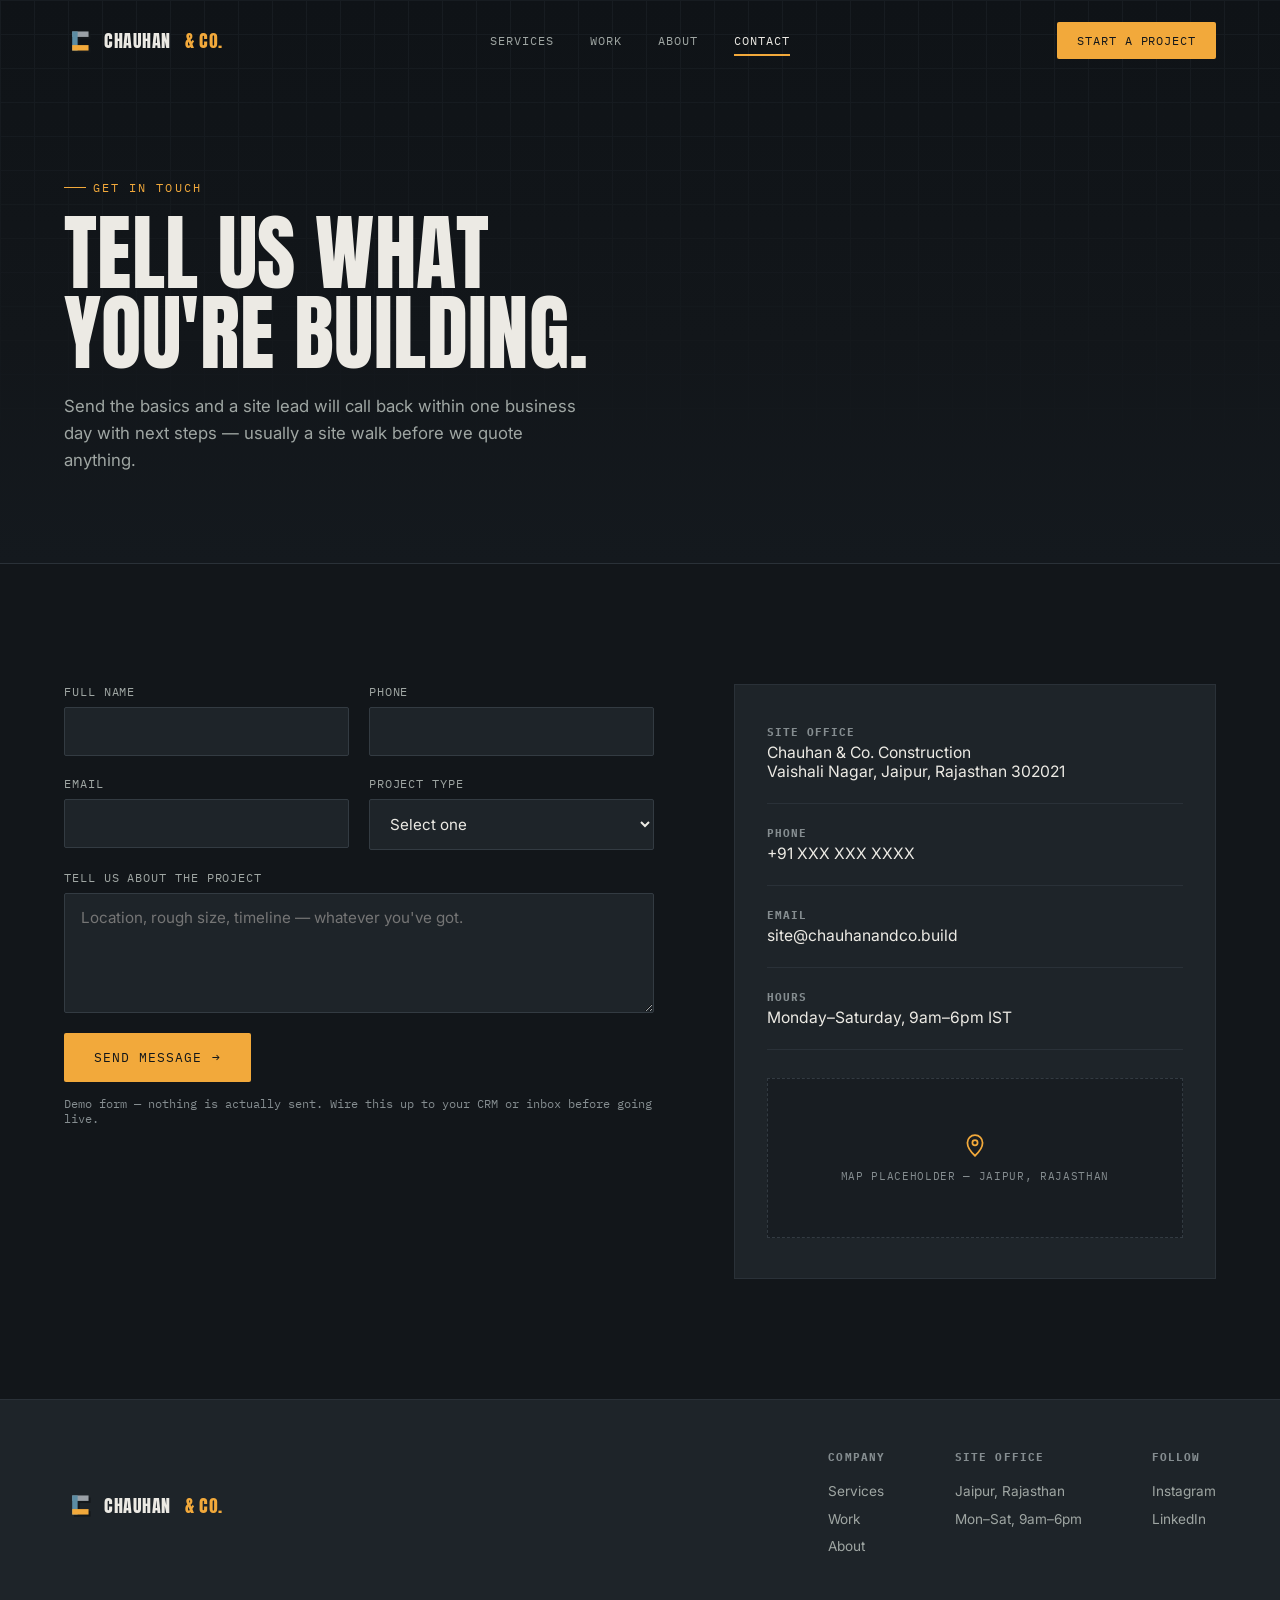
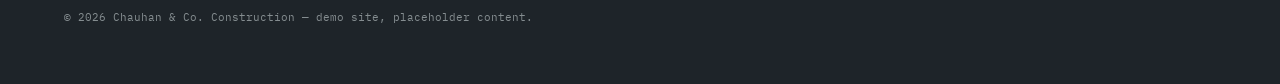
==== contact.html @ a525cde0 "Initial commit" ====
<!DOCTYPE html>
<html lang="en">
<head>
<meta charset="UTF-8">
<meta name="viewport" content="width=device-width, initial-scale=1.0">
<title>Contact — Chauhan &amp; Co.</title>
<meta name="description" content="Start a project with Chauhan & Co. — get in touch about residential, commercial, renovation or design-build work in Jaipur.">
<meta name="theme-color" content="#12161A">
<meta name="robots" content="index, follow">
<meta property="og:type" content="website">
<meta property="og:title" content="Contact — Chauhan & Co.">
<meta property="og:description" content="Get in touch about your next residential, commercial, renovation or design-build project.">
<link rel="icon" href="data:image/svg+xml,%3Csvg xmlns='http://www.w3.org/2000/svg' viewBox='0 0 44 44'%3E%3Crect width='44' height='44' fill='%2312161A'/%3E%3Crect x='17' y='13' width='24' height='8' fill='%2314181C'/%3E%3Crect x='17' y='13' width='8' height='28' fill='%2314181C'/%3E%3Crect x='17' y='33' width='24' height='8' fill='%2314181C'/%3E%3Crect x='14' y='10' width='24' height='8' fill='%239AA0A6'/%3E%3Crect x='14' y='10' width='8' height='28' fill='%235C8CA3'/%3E%3Crect x='14' y='30' width='24' height='8' fill='%23F2A93B'/%3E%3C/svg%3E">
<link rel="preconnect" href="https://fonts.googleapis.com">
<link rel="preconnect" href="https://fonts.gstatic.com" crossorigin>
<link href="https://fonts.googleapis.com/css2?family=Anton&family=IBM+Plex+Mono:wght@400;500;600&family=Inter:wght@400;500;600;700;800&display=swap" rel="stylesheet">
<link rel="stylesheet" href="style.css">
</head>
<body>

<a class="skip-link" href="#main">Skip to content</a>

<header class="nav" id="siteNav">
  <a href="index.html" class="logo" aria-label="Chauhan &amp; Co. — home">
    <svg class="logo-mark" viewBox="0 0 44 44" aria-hidden="true">
      <rect x="15" y="11" width="24" height="8" fill="#14181C"/>
      <rect x="15" y="11" width="8" height="28" fill="#14181C"/>
      <rect x="15" y="31" width="24" height="8" fill="#14181C"/>
      <rect x="12" y="8" width="24" height="8" fill="#9AA0A6"/>
      <rect x="12" y="8" width="8" height="28" fill="#5C8CA3"/>
      <rect x="12" y="28" width="24" height="8" fill="#F2A93B"/>
    </svg>
    CHAUHAN<span>&nbsp;&amp; CO.</span>
  </a>
  <nav class="links" aria-label="Primary">
    <a href="index.html#services">Services</a>
    <a href="projects.html">Work</a>
    <a href="about.html">About</a>
    <a href="contact.html" class="current">Contact</a>
  </nav>
  <div class="nav-right">
    <a href="contact.html" class="nav-cta">Start a project</a>
    <button class="nav-burger" id="navBurger" type="button" aria-expanded="false" aria-controls="mobileMenu" aria-label="Open menu">
      <span></span><span></span><span></span>
    </button>
  </div>
</header>

<div class="mobile-menu" id="mobileMenu">
  <a href="index.html#services">Services</a>
  <a href="projects.html">Work</a>
  <a href="about.html">About</a>
  <a href="contact.html" class="current">Contact</a>
  <a href="contact.html" class="btn-primary">Start a project</a>
</div>

<main id="main">

<section class="page-banner">
  <div class="grid-bg" aria-hidden="true"></div>
  <div class="wrap">
    <div class="eyebrow">Get in touch</div>
    <h1>Tell us what<br>you're building.</h1>
    <p>Send the basics and a site lead will call back within one business day with next steps — usually a site walk before we quote anything.</p>
  </div>
</section>

<section>
  <div class="wrap contact-grid">

    <div>
      <form class="contact-form" id="contactForm" novalidate>
        <div class="field-group" style="display:contents;">
          <div class="form-row">
            <div class="field">
              <label for="fName">Full name</label>
              <input type="text" id="fName" name="name" required autocomplete="name">
            </div>
            <div class="field">
              <label for="fPhone">Phone</label>
              <input type="tel" id="fPhone" name="phone" required autocomplete="tel">
            </div>
          </div>
          <div class="form-row">
            <div class="field">
              <label for="fEmail">Email</label>
              <input type="email" id="fEmail" name="email" required autocomplete="email">
            </div>
            <div class="field">
              <label for="fType">Project type</label>
              <select id="fType" name="project_type" required>
                <option value="">Select one</option>
                <option>Residential</option>
                <option>Commercial</option>
                <option>Renovation</option>
                <option>Design-Build</option>
                <option>Not sure yet</option>
              </select>
            </div>
          </div>
          <div class="field">
            <label for="fMessage">Tell us about the project</label>
            <textarea id="fMessage" name="message" required placeholder="Location, rough size, timeline — whatever you've got."></textarea>
          </div>
          <div>
            <button type="submit" class="btn-primary">Send message <span aria-hidden="true">→</span></button>
            <p class="form-note" style="margin-top:14px;">Demo form — nothing is actually sent. Wire this up to your CRM or inbox before going live.</p>
          </div>
        </div>
      </form>

      <div class="form-success" id="formSuccess" role="status">
        <strong style="font-family:'Anton',sans-serif; text-transform:uppercase; font-size:1.3rem; display:block; margin-bottom:10px;">Thanks, <span id="successName">there</span> — got it.</strong>
        A site lead will call within one business day. In the meantime, feel free to browse <a href="projects.html" style="color:var(--amber); text-decoration:underline;">recent work</a>.
      </div>
    </div>

    <div>
      <div class="info-card">
        <div class="info-row">
          <h4>Site office</h4>
          <p>Chauhan &amp; Co. Construction<br>Vaishali Nagar, Jaipur, Rajasthan 302021</p>
        </div>
        <div class="info-row">
          <h4>Phone</h4>
          <a href="tel:+91XXXXXXXXXX">+91 XXX XXX XXXX</a>
        </div>
        <div class="info-row">
          <h4>Email</h4>
          <a href="mailto:site@chauhanandco.build">site@chauhanandco.build</a>
        </div>
        <div class="info-row">
          <h4>Hours</h4>
          <p>Monday–Saturday, 9am–6pm IST</p>
        </div>
        <div class="map-mark" aria-hidden="true">
          <svg viewBox="0 0 24 24" fill="none" stroke="#F2A93B" stroke-width="1.6"><path d="M12 21s7-6.5 7-12a7 7 0 0 0-14 0c0 5.5 7 12 7 12z"/><circle cx="12" cy="9" r="2.4"/></svg>
          <span>Map placeholder — Jaipur, Rajasthan</span>
        </div>
      </div>
    </div>

  </div>
</section>

</main>

<footer class="site-footer">
  <div class="wrap">
    <div class="footer-top">
      <a href="index.html" class="logo">
        <svg class="logo-mark" viewBox="0 0 44 44" aria-hidden="true">
          <rect x="15" y="11" width="24" height="8" fill="#14181C"/>
          <rect x="15" y="11" width="8" height="28" fill="#14181C"/>
          <rect x="15" y="31" width="24" height="8" fill="#14181C"/>
          <rect x="12" y="8" width="24" height="8" fill="#9AA0A6"/>
          <rect x="12" y="8" width="8" height="28" fill="#5C8CA3"/>
          <rect x="12" y="28" width="24" height="8" fill="#F2A93B"/>
        </svg>
        CHAUHAN<span>&nbsp;&amp; CO.</span>
      </a>
      <div class="footer-cols">
        <div class="footer-col">
          <h4>Company</h4>
          <a href="index.html#services">Services</a>
          <a href="projects.html">Work</a>
          <a href="about.html">About</a>
        </div>
        <div class="footer-col">
          <h4>Site office</h4>
          <p>Jaipur, Rajasthan</p>
          <p>Mon–Sat, 9am–6pm</p>
        </div>
        <div class="footer-col">
          <h4>Follow</h4>
          <a href="#">Instagram</a>
          <a href="#">LinkedIn</a>
        </div>
      </div>
    </div>
    <p class="footer-note" style="margin-top:50px;">© 2026 Chauhan &amp; Co. Construction — demo site, placeholder content.</p>
  </div>
</footer>

<script src="script.js"></script>
</body>
</html>
---- style.css ----
/* ==========================================================================
   CHAUHAN & CO. — shared stylesheet
   Design tokens + components used across index / about / projects / contact
   ========================================================================== */

:root{
  --bg:#12161A;
  --bg-alt:#181D22;
  --surface:#1E2429;
  --surface-2:#242B31;
  --line:#333B42;
  --line-soft:#2A3138;
  --concrete:#9AA0A6;
  --steel:#5C8CA3;
  --amber:#F2A93B;
  --amber-deep:#D9821A;
  --text:#ECEAE4;
  --text-dim:#9FA6A3;
  --text-faint:#858D90;
  --radius:2px;
}
*{box-sizing:border-box; margin:0; padding:0;}
html{scroll-behavior:smooth;}
body{
  background:var(--bg);
  color:var(--text);
  font-family:'Inter',sans-serif;
  -webkit-font-smoothing:antialiased;
  overflow-x:hidden;
}
::selection{background:var(--amber); color:#14181C;}

img,svg{display:block; max-width:100%;}
a{color:inherit; text-decoration:none;}
button{font-family:inherit; cursor:pointer;}

.visually-hidden{
  position:absolute !important;
  width:1px; height:1px;
  padding:0; margin:-1px;
  overflow:hidden;
  clip:rect(0,0,0,0);
  white-space:nowrap;
  border:0;
}
.skip-link{
  position:fixed;
  top:-60px; left:12px;
  z-index:1000;
  background:var(--amber);
  color:var(--bg);
  font-family:'IBM Plex Mono',monospace;
  font-size:.8rem;
  padding:12px 18px;
  transition:top .2s ease;
}
.skip-link:focus{ top:12px; }

#foundation rect{ fill:var(--concrete); }
#columns line{ stroke:var(--concrete); }

.eyebrow{
  font-family:'IBM Plex Mono',monospace;
  font-size:.72rem;
  letter-spacing:.18em;
  text-transform:uppercase;
  color:var(--amber);
  display:flex; align-items:center; gap:.6em;
}
.eyebrow::before{
  content:"";
  width:22px; height:1px;
  background:var(--amber);
  display:inline-block;
}

.wrap{ max-width:1280px; margin:0 auto; padding:0 clamp(20px,5vw,64px); }

h1,h2,h3{ font-family:'Anton',sans-serif; font-weight:400; text-transform:uppercase; line-height:.96; letter-spacing:.005em; }

button:focus-visible, a:focus-visible{ outline:2px solid var(--amber); outline-offset:3px; }

/* ---------- NAV ---------- */
header.nav{
  position:fixed; top:0; left:0; right:0; z-index:200;
  display:flex; align-items:center; justify-content:space-between;
  padding:22px clamp(20px,5vw,64px);
  transition:background .35s ease, padding .35s ease, border-color .35s ease;
  border-bottom:1px solid transparent;
}
header.nav.scrolled{
  background:rgba(18,22,26,.86);
  backdrop-filter:blur(10px);
  padding-top:14px; padding-bottom:14px;
  border-bottom:1px solid var(--line-soft);
}
.logo{
  font-family:'Anton',sans-serif;
  font-size:1.1rem;
  letter-spacing:.03em;
  display:flex; align-items:center; gap:10px;
}
.logo span{ color:var(--amber); }
.logo .logo-mark{ width:30px; height:30px; flex:none; }

nav.links{ display:flex; gap:36px; }
nav.links a{
  font-family:'IBM Plex Mono',monospace;
  font-size:.75rem;
  letter-spacing:.08em;
  text-transform:uppercase;
  color:var(--text-dim);
  transition:color .2s ease;
  position:relative;
}
nav.links a:hover, nav.links a.current{ color:var(--text); }
nav.links a.current::after{
  content:"";
  position:absolute; left:0; right:0; bottom:-8px;
  height:2px; background:var(--amber);
}

.nav-right{ display:flex; align-items:center; gap:18px; }

.nav-cta{
  font-family:'IBM Plex Mono',monospace;
  font-size:.72rem;
  letter-spacing:.08em;
  text-transform:uppercase;
  color:var(--bg);
  background:var(--amber);
  padding:11px 20px;
  border:none;
  border-radius:var(--radius);
  display:inline-block;
  transition:background .2s ease, transform .2s ease;
}
.nav-cta:hover{ background:#FFC169; transform:translateY(-1px); }

/* ---------- MOBILE MENU / BURGER ---------- */
.nav-burger{
  display:none;
  flex-direction:column;
  justify-content:center;
  gap:5px;
  width:34px; height:34px;
  background:none; border:none;
  padding:0;
}
.nav-burger span{
  display:block; width:100%; height:2px;
  background:var(--text);
  transition:transform .25s ease, opacity .25s ease;
}
.nav-burger[aria-expanded="true"] span:nth-child(1){ transform:translateY(7px) rotate(45deg); }
.nav-burger[aria-expanded="true"] span:nth-child(2){ opacity:0; }
.nav-burger[aria-expanded="true"] span:nth-child(3){ transform:translateY(-7px) rotate(-45deg); }

.mobile-menu{
  position:fixed; inset:0; z-index:150;
  background:var(--bg);
  display:flex; flex-direction:column;
  justify-content:center;
  gap:28px;
  padding:32px clamp(20px,8vw,64px);
  opacity:0; visibility:hidden;
  transform:translateY(-8px);
  transition:opacity .3s ease, transform .3s ease, visibility 0s linear .3s;
}
.mobile-menu.open{
  opacity:1; visibility:visible; transform:translateY(0);
  transition:opacity .3s ease, transform .3s ease, visibility 0s linear 0s;
}
.mobile-menu a{
  font-family:'Anton',sans-serif;
  font-size:2.2rem;
  text-transform:uppercase;
  color:var(--text);
  padding:6px 0;
}
.mobile-menu a.current{ color:var(--amber); }
.mobile-menu .btn-primary{ margin-top:12px; align-self:flex-start; }
body.menu-open{ overflow:hidden; }

/* ---------- LOGO MARK (flat, for nav/footer) ---------- */
.logo-mark rect{ }

/* ---------- HERO / SCROLL-SCRUBBED BUILD (home page only) ---------- */
.hero-pin-wrap{ position:relative; height:420vh; }
.hero-stage{
  position:sticky; top:0; height:100vh; width:100%; overflow:hidden;
  display:flex; align-items:center; justify-content:center;
  background:linear-gradient(180deg,#0F1317 0%, #12161A 55%, #14191E 100%);
}
.hero-stage svg{ position:absolute; inset:0; width:100%; height:100%; }
.hero-copy{
  position:relative; z-index:5; width:100%; max-width:1280px;
  padding:0 clamp(20px,5vw,64px); pointer-events:none;
}
.hero-copy-inner{ max-width:640px; }
.hero-stages{ position:relative; height:11rem; }
.hero-stage-text{
  position:absolute; inset:0;
  opacity:0; transform:translateY(18px);
  transition:opacity .5s ease, transform .5s ease;
}
.hero-stage-text.active{ opacity:1; transform:translateY(0); }
.hero-stage-text .eyebrow{ margin-bottom:14px; }
.hero-stage-text h2{ font-size:clamp(2.4rem, 6vw, 4.6rem); color:var(--text); }
.hero-stage-text h2 span{ color:var(--amber); }
.hero-stage-text p{ margin-top:14px; max-width:34ch; color:var(--text-dim); font-size:1rem; line-height:1.5; }

.hero-progress{
  position:absolute; right:clamp(20px,5vw,64px); top:50%; transform:translateY(-50%);
  z-index:5; display:flex; flex-direction:column; gap:14px;
}
.hero-progress .dot{ width:7px; height:7px; border-radius:50%; background:var(--line); transition:background .3s ease, transform .3s ease; }
.hero-progress .dot.active{ background:var(--amber); transform:scale(1.3); }

.scroll-hint{
  position:absolute; bottom:36px; left:50%; transform:translateX(-50%); z-index:5;
  font-family:'IBM Plex Mono',monospace; font-size:.68rem; letter-spacing:.15em; text-transform:uppercase;
  color:var(--text-faint); display:flex; flex-direction:column; align-items:center; gap:8px;
  transition:opacity .4s ease;
}
.scroll-hint .line{ width:1px; height:28px; background:var(--text-faint); position:relative; overflow:hidden;}
.scroll-hint .line::after{
  content:""; position:absolute; top:-100%; left:0; width:100%; height:100%;
  background:var(--amber); animation:hint-fall 1.6s ease-in-out infinite;
}
@keyframes hint-fall{ to{ top:100%; } }

#craneTrolley{ will-change:transform; }

/* ---------- PAGE BANNER (about / projects / contact) ---------- */
.page-banner{
  position:relative;
  padding:180px 0 90px;
  background:linear-gradient(180deg,#0F1317 0%, #12161A 60%, #14191E 100%);
  overflow:hidden;
  border-bottom:1px solid var(--line-soft);
}
.page-banner .grid-bg{
  position:absolute; inset:0;
  background-image:
    linear-gradient(var(--line-soft) 1px, transparent 1px),
    linear-gradient(90deg, var(--line-soft) 1px, transparent 1px);
  background-size:34px 34px;
  opacity:.35;
  mask-image:linear-gradient(180deg, rgba(0,0,0,.9), transparent 85%);
}
.page-banner .wrap{ position:relative; z-index:1; }
.page-banner h1{ font-size:clamp(2.6rem,7vw,5.2rem); max-width:16ch; margin-top:18px; }
.page-banner p{ margin-top:20px; color:var(--text-dim); max-width:48ch; line-height:1.6; font-size:1.05rem; }

/* ---------- STATS ---------- */
.stats{ background:var(--bg-alt); border-top:1px solid var(--line-soft); border-bottom:1px solid var(--line-soft); padding:56px 0; }
.stats .wrap{ display:grid; grid-template-columns:repeat(4,1fr); gap:24px; }
.stat b{ font-family:'Anton',sans-serif; font-size:clamp(2rem,4vw,3.2rem); color:var(--text); display:block; font-variant-numeric:tabular-nums; }
.stat span{ font-family:'IBM Plex Mono',monospace; font-size:.7rem; letter-spacing:.1em; text-transform:uppercase; color:var(--text-dim); display:block; margin-top:6px; }

/* ---------- SECTION SHARED ---------- */
section{ padding:120px 0; }
.section-head{ display:flex; justify-content:space-between; align-items:flex-end; gap:40px; margin-bottom:64px; flex-wrap:wrap; }
.section-head h2{ font-size:clamp(2rem,4.4vw,3.4rem); max-width:14ch; }
.section-head p{ color:var(--text-dim); max-width:34ch; line-height:1.6; padding-bottom:6px; }
.section-head.center{ justify-content:center; text-align:center; flex-direction:column; align-items:center; }
.section-head.center .eyebrow{ justify-content:center; }
.section-head.center h2{ max-width:none; }
.section-head.center p{ max-width:52ch; }

/* ---------- SERVICES ---------- */
.services-grid{ display:grid; grid-template-columns:repeat(4,1fr); border-top:1px solid var(--line-soft); border-left:1px solid var(--line-soft); }
.service-card{
  border-right:1px solid var(--line-soft); border-bottom:1px solid var(--line-soft);
  padding:36px 28px; min-height:260px;
  display:flex; flex-direction:column; justify-content:space-between;
  transition:background .25s ease; position:relative; overflow:hidden;
}
.service-card:hover{ background:var(--surface); }
.service-card .num{ font-family:'IBM Plex Mono',monospace; font-size:.72rem; color:var(--text-faint); }
.service-card h3{ font-size:1.5rem; margin-top:26px; }
.service-card p{ color:var(--text-dim); font-size:.9rem; line-height:1.55; margin-top:12px; }

/* ---------- PROJECTS ---------- */
.filter-bar{ display:flex; gap:10px; flex-wrap:wrap; margin-bottom:48px; }
.filter-btn{
  background:none; border:1px solid var(--line); color:var(--text-dim);
  font-family:'IBM Plex Mono',monospace; font-size:.72rem; letter-spacing:.08em; text-transform:uppercase;
  padding:10px 18px; border-radius:var(--radius); transition:all .2s ease;
}
.filter-btn:hover{ color:var(--text); border-color:var(--text-dim); }
.filter-btn.active{ background:var(--amber); border-color:var(--amber); color:var(--bg); }

.projects-grid{ display:grid; grid-template-columns:repeat(2,1fr); gap:2px; background:var(--line-soft); }
.projects-grid.wide{ grid-template-columns:repeat(3,1fr); }
.project-card{
  background:var(--bg-alt); position:relative; padding:38px 32px 32px; min-height:340px;
  display:flex; flex-direction:column; justify-content:flex-end; overflow:hidden; isolation:isolate;
  transition:opacity .3s ease, transform .3s ease;
}
.project-card.hidden{ display:none; }
.skyline{ position:absolute; left:0; right:0; bottom:0; display:flex; align-items:flex-end; gap:6px; padding:0 32px 0; height:62%; z-index:0; }
.skyline i{
  flex:1; background:linear-gradient(180deg, var(--surface-2), var(--surface)); border-top:2px solid var(--line);
  transform-origin:bottom; transform:scaleY(.86);
  transition:transform .55s cubic-bezier(.2,.8,.2,1), background .4s ease; position:relative;
}
.skyline i::before{
  content:""; position:absolute; inset:8px 6px auto 6px; top:10px; bottom:14px;
  background-image:repeating-linear-gradient(180deg, rgba(255,255,255,.05) 0 6px, transparent 6px 14px),
    repeating-linear-gradient(90deg, rgba(255,255,255,.05) 0 6px, transparent 6px 14px);
}
.project-card:hover .skyline i{ transform:scaleY(1); background:linear-gradient(180deg, var(--steel), var(--surface-2)); }
.project-card:hover .skyline i:nth-child(2n){ transition-delay:.05s; }
.project-card:hover .skyline i:nth-child(3n){ transition-delay:.1s; }
.project-card .fade{ position:absolute; inset:0; background:linear-gradient(180deg, rgba(18,22,26,0) 0%, rgba(18,22,26,.92) 78%); z-index:1; }
.project-meta{ position:relative; z-index:2; }
.project-meta .eyebrow{ margin-bottom:10px; }
.project-meta h3{ font-size:1.9rem; }
.project-meta .tags{ display:flex; gap:10px; margin-top:14px; font-family:'IBM Plex Mono',monospace; font-size:.68rem; letter-spacing:.06em; text-transform:uppercase; color:var(--text-dim); }
.project-meta .tags span{ border:1px solid var(--line); padding:5px 10px; }
.project-reveal{ max-height:0; overflow:hidden; transition:max-height .4s ease; }
.project-card:hover .project-reveal{ max-height:60px; }
.project-reveal p{ color:var(--text-dim); font-size:.86rem; line-height:1.5; margin-top:14px; }
@media (hover:none){
  .project-reveal{ max-height:60px; }
  .skyline i{ transform:scaleY(1); background:linear-gradient(180deg, var(--steel), var(--surface-2)); }
}

/* ---------- PROCESS ---------- */
.process{ background:var(--bg-alt); border-top:1px solid var(--line-soft); border-bottom:1px solid var(--line-soft); }
.process-list{ display:grid; grid-template-columns:repeat(5,1fr); }
.process-item{ padding:32px 22px 0; border-left:1px solid var(--line-soft); position:relative; }
.process-item:last-child{ border-right:1px solid var(--line-soft); }
.process-item .num{
  font-family:'Anton',sans-serif; font-size:2.6rem; color:var(--line);
  -webkit-text-stroke:1px var(--text-faint); -webkit-text-fill-color:transparent;
}
.process-item h3{ font-size:1.05rem; font-family:'Inter',sans-serif; font-weight:700; text-transform:none; margin-top:16px; }
.process-item p{ color:var(--text-dim); font-size:.85rem; line-height:1.55; margin-top:10px; padding-bottom:36px; }
.process-item .track{ position:absolute; top:0; left:-1px; width:2px; height:100%; background:var(--amber); transform:scaleY(0); transform-origin:top; transition:transform .6s ease; }
.process-item.in-view .track{ transform:scaleY(1); }

/* ---------- TESTIMONIAL ---------- */
.testimonial{ padding:130px 0; text-align:center; }
.testimonial blockquote{
  font-family:'Anton',sans-serif; font-size:clamp(1.5rem,3.4vw,2.5rem); line-height:1.3;
  max-width:900px; margin:0 auto; text-transform:none; letter-spacing:0;
}
.testimonial blockquote span{ color:var(--amber); }
.testimonial cite{
  display:block; margin-top:28px; font-family:'IBM Plex Mono',monospace; font-style:normal;
  font-size:.78rem; letter-spacing:.08em; text-transform:uppercase; color:var(--text-dim);
}

/* ---------- ABOUT: STORY / VALUES / TIMELINE / TEAM ---------- */
.story{ display:grid; grid-template-columns:1fr 1fr; gap:80px; align-items:start; }
.story p{ color:var(--text-dim); line-height:1.75; font-size:1.02rem; margin-top:18px; }
.story p:first-of-type{ margin-top:0; }

.mark3d-block{ display:flex; flex-direction:column; align-items:center; gap:20px; padding:40px 20px; background:var(--surface); border:1px solid var(--line-soft); }
.mark3d-stage{ width:150px; height:150px; perspective:650px; }
.mark3d{
  position:relative; width:100px; height:100px; margin:25px auto;
  transform-style:preserve-3d;
  animation:cubeSpin 18s linear infinite;
}
@keyframes cubeSpin{ from{ transform:rotateX(-20deg) rotateY(0deg); } to{ transform:rotateX(-20deg) rotateY(360deg); } }
.mark3d .face{ position:absolute; width:100px; height:100px; display:flex; align-items:center; justify-content:center; border:1px solid rgba(0,0,0,.15); }
.mark3d .f-front{ background:linear-gradient(135deg,#6FA0B8,#4A7C94); transform:translateZ(50px); }
.mark3d .f-back{ background:linear-gradient(135deg,#4A7C94,#375D6E); transform:rotateY(180deg) translateZ(50px); }
.mark3d .f-right{ background:linear-gradient(135deg,#FFC169,#D9821A); transform:rotateY(90deg) translateZ(50px); }
.mark3d .f-left{ background:linear-gradient(135deg,#D9821A,#A9650F); transform:rotateY(-90deg) translateZ(50px); }
.mark3d .f-top{ background:linear-gradient(135deg,#C4C9CC,#9AA0A6); transform:rotateX(90deg) translateZ(50px); }
.mark3d .f-bottom{ background:linear-gradient(135deg,#7B8286,#5B6266); transform:rotateX(-90deg) translateZ(50px); }
.mark3d .f-front span{ font-family:'Anton',sans-serif; font-size:2.6rem; color:rgba(18,22,26,.35); }
.mark3d-block p{ font-family:'IBM Plex Mono',monospace; font-size:.75rem; letter-spacing:.04em; color:var(--text-dim); text-align:center; max-width:26ch; line-height:1.6; }
@media (prefers-reduced-motion: reduce){
  .mark3d{ animation:none; transform:rotateX(-20deg) rotateY(35deg); }
}

.values-grid{ display:grid; grid-template-columns:repeat(4,1fr); gap:2px; background:var(--line-soft); margin-top:64px; }
.value-card{ background:var(--bg); padding:32px 26px; }
.value-card h3{ font-size:1.2rem; }
.value-card p{ color:var(--text-dim); font-size:.88rem; line-height:1.55; margin-top:10px; }

.timeline{ position:relative; margin-top:64px; padding-left:36px; border-left:1px solid var(--line-soft); }
.timeline-item{ position:relative; padding-bottom:52px; }
.timeline-item:last-child{ padding-bottom:0; }
.timeline-item::before{
  content:""; position:absolute; left:-41px; top:2px; width:10px; height:10px; border-radius:50%;
  background:var(--amber); box-shadow:0 0 0 4px var(--bg), 0 0 0 5px var(--line-soft);
}
.timeline-item .yr{ font-family:'IBM Plex Mono',monospace; font-size:.78rem; color:var(--amber); letter-spacing:.08em; }
.timeline-item h3{ font-size:1.3rem; margin-top:8px; }
.timeline-item p{ color:var(--text-dim); font-size:.9rem; line-height:1.55; margin-top:8px; max-width:56ch; }

.team-grid{ display:grid; grid-template-columns:repeat(4,1fr); gap:32px; margin-top:64px; }
.team-card .avatar{
  width:100%; aspect-ratio:1; background:linear-gradient(150deg, var(--surface-2), var(--surface));
  border:1px solid var(--line-soft); display:flex; align-items:center; justify-content:center;
  font-family:'Anton',sans-serif; font-size:2.4rem; color:var(--text-faint);
}
.team-card h3{ font-size:1.1rem; font-family:'Inter',sans-serif; font-weight:700; text-transform:none; margin-top:16px; }
.team-card span{ display:block; font-family:'IBM Plex Mono',monospace; font-size:.7rem; letter-spacing:.06em; text-transform:uppercase; color:var(--amber); margin-top:4px; }

.certs-strip{ background:var(--bg-alt); border-top:1px solid var(--line-soft); border-bottom:1px solid var(--line-soft); padding:56px 0; }
.certs-list{ display:flex; flex-wrap:wrap; gap:14px; margin-top:28px; }
.cert-chip{
  border:1px solid var(--line); padding:12px 18px; font-family:'IBM Plex Mono',monospace;
  font-size:.75rem; letter-spacing:.04em; color:var(--text-dim); display:flex; align-items:center; gap:10px;
}
.cert-chip .dot{ width:6px; height:6px; border-radius:50%; background:var(--amber); flex:none; }

/* ---------- CONTACT ---------- */
.contact-grid{ display:grid; grid-template-columns:1.1fr .9fr; gap:80px; align-items:start; }
.contact-form{ display:flex; flex-direction:column; gap:20px; }
.form-row{ display:grid; grid-template-columns:1fr 1fr; gap:20px; }
.field{ display:flex; flex-direction:column; gap:8px; }
.field label{ font-family:'IBM Plex Mono',monospace; font-size:.72rem; letter-spacing:.08em; text-transform:uppercase; color:var(--text-dim); }
.field input, .field select, .field textarea{
  background:var(--surface); border:1px solid var(--line); color:var(--text);
  font-family:'Inter',sans-serif; font-size:.95rem; padding:14px 16px; border-radius:var(--radius);
  transition:border-color .2s ease;
}
.field input:focus, .field select:focus, .field textarea:focus{ outline:none; border-color:var(--amber); }
.field textarea{ resize:vertical; min-height:120px; }
.form-note{ font-family:'IBM Plex Mono',monospace; font-size:.72rem; color:var(--text-faint); }
.form-success{
  display:none; background:var(--surface); border:1px solid var(--amber); padding:24px;
  font-family:'IBM Plex Mono',monospace; font-size:.85rem; color:var(--text);
}
.form-success.show{ display:block; }
.contact-form.submitted .field-group{ display:none; }

.info-card{ background:var(--surface); border:1px solid var(--line-soft); padding:40px 32px; }
.info-row{ display:flex; flex-direction:column; gap:4px; padding:22px 0; border-bottom:1px solid var(--line-soft); }
.info-row:last-child{ border-bottom:none; padding-bottom:0; }
.info-row:first-child{ padding-top:0; }
.info-row h4{ font-family:'IBM Plex Mono',monospace; font-size:.68rem; letter-spacing:.1em; text-transform:uppercase; color:var(--text-faint); }
.info-row p, .info-row a{ font-size:.98rem; color:var(--text); }
.map-mark{
  margin-top:28px; height:160px; background:var(--bg-alt); border:1px dashed var(--line);
  display:flex; align-items:center; justify-content:center; flex-direction:column; gap:10px;
}
.map-mark svg{ width:26px; height:26px; }
.map-mark span{ font-family:'IBM Plex Mono',monospace; font-size:.7rem; color:var(--text-faint); letter-spacing:.06em; text-transform:uppercase; }

/* ---------- CTA / FOOTER ---------- */
.cta{ background:var(--surface); border-top:1px solid var(--line-soft); padding:110px 0 70px; }
.cta-top{ display:flex; justify-content:space-between; align-items:flex-end; gap:40px; flex-wrap:wrap; }
.cta-top h2{ font-size:clamp(2.4rem,6vw,4.4rem); max-width:11ch; }
.cta-actions{ display:flex; flex-direction:column; gap:16px; align-items:flex-start; }
.btn-primary{
  background:var(--amber); color:var(--bg); font-family:'IBM Plex Mono',monospace;
  font-size:.8rem; letter-spacing:.08em; text-transform:uppercase; padding:16px 30px;
  border:none; border-radius:var(--radius); display:inline-flex; align-items:center; gap:10px;
  transition:background .2s ease, transform .2s ease;
}
.btn-primary:hover{ background:#FFC169; transform:translateY(-2px); }
.btn-ghost{
  background:none; color:var(--text); font-family:'IBM Plex Mono',monospace;
  font-size:.8rem; letter-spacing:.08em; text-transform:uppercase; padding:15px 29px;
  border:1px solid var(--line); border-radius:var(--radius); display:inline-flex; align-items:center; gap:10px;
  transition:border-color .2s ease, color .2s ease;
}
.btn-ghost:hover{ border-color:var(--amber); color:var(--amber); }
.cta-actions .phone{ font-family:'IBM Plex Mono',monospace; color:var(--text-dim); font-size:.85rem; }

.site-footer{ background:var(--surface); border-top:1px solid var(--line-soft); padding:50px 0 60px; }
.footer-top{ display:flex; justify-content:space-between; flex-wrap:wrap; gap:24px; }
.footer-cols{ display:flex; gap:70px; flex-wrap:wrap; }
.footer-col h4{ font-family:'IBM Plex Mono',monospace; font-size:.68rem; letter-spacing:.1em; text-transform:uppercase; color:var(--text-faint); margin-bottom:14px; }
.footer-col a, .footer-col p{ display:block; color:var(--text-dim); font-size:.85rem; line-height:2; }
.footer-col a:hover{ color:var(--text); }
.footer-note{ font-family:'IBM Plex Mono',monospace; font-size:.7rem; color:var(--text-faint); }

@media (prefers-reduced-motion: reduce){
  html{ scroll-behavior:auto; }
  .hero-pin-wrap{ height:100vh; }
  .hero-stage{ position:relative; }
}

@media (max-width:980px){
  nav.links{ display:none; }
  .nav-burger{ display:flex; }
  .services-grid{ grid-template-columns:repeat(2,1fr); }
  .projects-grid, .projects-grid.wide{ grid-template-columns:1fr; }
  .process-list{ grid-template-columns:repeat(2,1fr); }
  .process-item:nth-child(2){ border-right:1px solid var(--line-soft); }
  .stats .wrap{ grid-template-columns:repeat(2,1fr); row-gap:36px; }
  .hero-pin-wrap{ height:340vh; }
  .story{ grid-template-columns:1fr; gap:48px; }
  .values-grid{ grid-template-columns:repeat(2,1fr); }
  .team-grid{ grid-template-columns:repeat(2,1fr); }
  .contact-grid{ grid-template-columns:1fr; gap:56px; }
  .form-row{ grid-template-columns:1fr; }
}
@media (max-width:640px){
  .services-grid{ grid-template-columns:1fr; }
  .process-list{ grid-template-columns:1fr; }
  .process-item{ border-right:1px solid var(--line-soft) !important; }
  .hero-progress{ display:none; }
  .hero-pin-wrap{ height:300vh; }
  .values-grid{ grid-template-columns:1fr; }
  .team-grid{ grid-template-columns:1fr; }
  section{ padding:80px 0; }
  .page-banner{ padding:150px 0 60px; }
}
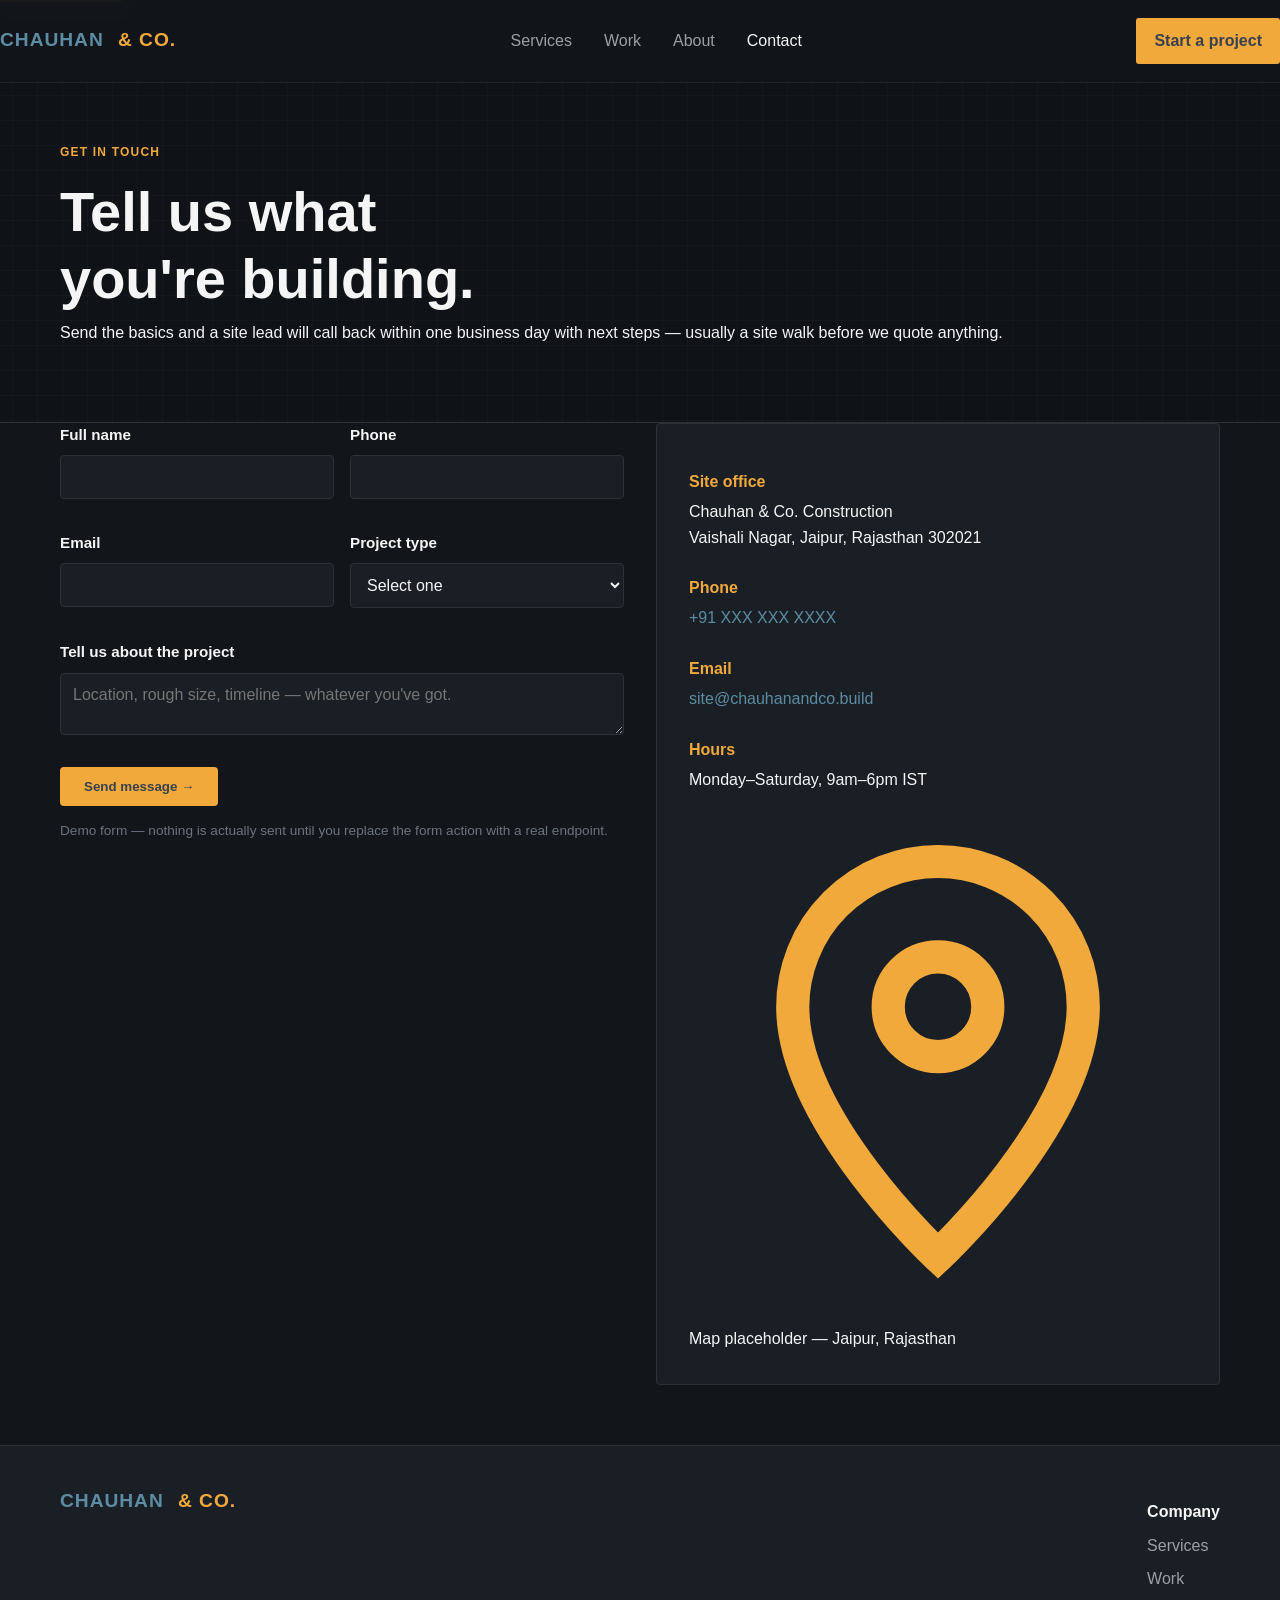
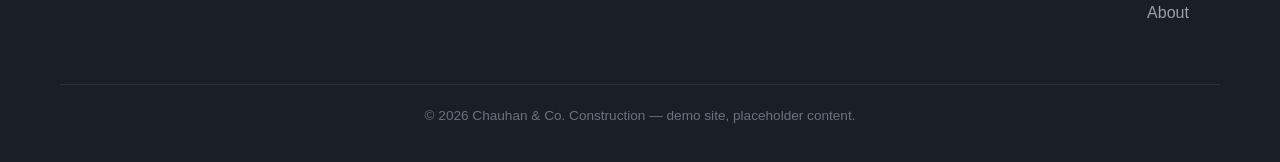
==== commit fe7595ff: "Fix: Complete CSS styles, add missing nav elements and form success styles" ====
--- a/contact.html
+++ b/contact.html
@@ -1,37 +1,16 @@
 <!DOCTYPE html>
 <html lang="en">
 <head>
-<meta charset="UTF-8">
-<meta name="viewport" content="width=device-width, initial-scale=1.0">
+<meta charset="utf-8">
+<meta name="viewport" content="width=device-width,initial-scale=1">
 <title>Contact — Chauhan &amp; Co.</title>
-<meta name="description" content="Start a project with Chauhan & Co. — get in touch about residential, commercial, renovation or design-build work in Jaipur.">
-<meta name="theme-color" content="#12161A">
-<meta name="robots" content="index, follow">
-<meta property="og:type" content="website">
-<meta property="og:title" content="Contact — Chauhan & Co.">
-<meta property="og:description" content="Get in touch about your next residential, commercial, renovation or design-build project.">
-<link rel="icon" href="data:image/svg+xml,%3Csvg xmlns='http://www.w3.org/2000/svg' viewBox='0 0 44 44'%3E%3Crect width='44' height='44' fill='%2312161A'/%3E%3Crect x='17' y='13' width='24' height='8' fill='%2314181C'/%3E%3Crect x='17' y='13' width='8' height='28' fill='%2314181C'/%3E%3Crect x='17' y='33' width='24' height='8' fill='%2314181C'/%3E%3Crect x='14' y='10' width='24' height='8' fill='%239AA0A6'/%3E%3Crect x='14' y='10' width='8' height='28' fill='%235C8CA3'/%3E%3Crect x='14' y='30' width='24' height='8' fill='%23F2A93B'/%3E%3C/svg%3E">
-<link rel="preconnect" href="https://fonts.googleapis.com">
-<link rel="preconnect" href="https://fonts.gstatic.com" crossorigin>
-<link href="https://fonts.googleapis.com/css2?family=Anton&family=IBM+Plex+Mono:wght@400;500;600&family=Inter:wght@400;500;600;700;800&display=swap" rel="stylesheet">
 <link rel="stylesheet" href="style.css">
 </head>
 <body>
-
 <a class="skip-link" href="#main">Skip to content</a>
 
 <header class="nav" id="siteNav">
-  <a href="index.html" class="logo" aria-label="Chauhan &amp; Co. — home">
-    <svg class="logo-mark" viewBox="0 0 44 44" aria-hidden="true">
-      <rect x="15" y="11" width="24" height="8" fill="#14181C"/>
-      <rect x="15" y="11" width="8" height="28" fill="#14181C"/>
-      <rect x="15" y="31" width="24" height="8" fill="#14181C"/>
-      <rect x="12" y="8" width="24" height="8" fill="#9AA0A6"/>
-      <rect x="12" y="8" width="8" height="28" fill="#5C8CA3"/>
-      <rect x="12" y="28" width="24" height="8" fill="#F2A93B"/>
-    </svg>
-    CHAUHAN<span>&nbsp;&amp; CO.</span>
-  </a>
+  <a href="index.html" class="logo" aria-label="Chauhan &amp; Co. — home">CHAUHAN<span>&nbsp;&amp; CO.</span></a>
   <nav class="links" aria-label="Primary">
     <a href="index.html#services">Services</a>
     <a href="projects.html">Work</a>
@@ -55,7 +34,6 @@
 </div>
 
 <main id="main">
-
 <section class="page-banner">
   <div class="grid-bg" aria-hidden="true"></div>
   <div class="wrap">
@@ -69,7 +47,8 @@
   <div class="wrap contact-grid">
 
     <div>
-      <form class="contact-form" id="contactForm" novalidate>
+      <!-- IMPORTANT: replace YOUR_FORM_ID below with your Formspree ID or change the action to your endpoint -->
+      <form class="contact-form" id="contactForm" method="POST" action="https://formspree.io/f/YOUR_FORM_ID" novalidate>
         <div class="field-group" style="display:contents;">
           <div class="form-row">
             <div class="field">
@@ -104,10 +83,13 @@
           </div>
           <div>
             <button type="submit" class="btn-primary">Send message <span aria-hidden="true">→</span></button>
-            <p class="form-note" style="margin-top:14px;">Demo form — nothing is actually sent. Wire this up to your CRM or inbox before going live.</p>
+            <p class="form-note" style="margin-top:14px;">Demo form — nothing is actually sent until you replace the form action with a real endpoint.</p>
           </div>
         </div>
       </form>
+
+      <!-- Accessible live region for form messages -->
+      <div id="formMessage" class="form-message" role="status" aria-live="polite"></div>
 
       <div class="form-success" id="formSuccess" role="status">
         <strong style="font-family:'Anton',sans-serif; text-transform:uppercase; font-size:1.3rem; display:block; margin-bottom:10px;">Thanks, <span id="successName">there</span> — got it.</strong>
@@ -148,17 +130,7 @@
 <footer class="site-footer">
   <div class="wrap">
     <div class="footer-top">
-      <a href="index.html" class="logo">
-        <svg class="logo-mark" viewBox="0 0 44 44" aria-hidden="true">
-          <rect x="15" y="11" width="24" height="8" fill="#14181C"/>
-          <rect x="15" y="11" width="8" height="28" fill="#14181C"/>
-          <rect x="15" y="31" width="24" height="8" fill="#14181C"/>
-          <rect x="12" y="8" width="24" height="8" fill="#9AA0A6"/>
-          <rect x="12" y="8" width="8" height="28" fill="#5C8CA3"/>
-          <rect x="12" y="28" width="24" height="8" fill="#F2A93B"/>
-        </svg>
-        CHAUHAN<span>&nbsp;&amp; CO.</span>
-      </a>
+      <a href="index.html" class="logo">CHAUHAN<span>&nbsp;&amp; CO.</span></a>
       <div class="footer-cols">
         <div class="footer-col">
           <h4>Company</h4>
@@ -166,22 +138,12 @@
           <a href="projects.html">Work</a>
           <a href="about.html">About</a>
         </div>
-        <div class="footer-col">
-          <h4>Site office</h4>
-          <p>Jaipur, Rajasthan</p>
-          <p>Mon–Sat, 9am–6pm</p>
-        </div>
-        <div class="footer-col">
-          <h4>Follow</h4>
-          <a href="#">Instagram</a>
-          <a href="#">LinkedIn</a>
-        </div>
       </div>
     </div>
     <p class="footer-note" style="margin-top:50px;">© 2026 Chauhan &amp; Co. Construction — demo site, placeholder content.</p>
   </div>
 </footer>
 
-<script src="script.js"></script>
+<script src="script.js" defer></script>
 </body>
-</html>
+</html>
--- a/style.css
+++ b/style.css
@@ -1,510 +1,412 @@
 /* ==========================================================================
-   CHAUHAN & CO. — shared stylesheet
-   Design tokens + components used across index / about / projects / contact
+   CHAUHAN & CO. — Shared Stylesheet
    ========================================================================== */
 
-:root{
-  --bg:#12161A;
-  --bg-alt:#181D22;
-  --surface:#1E2429;
-  --surface-2:#242B31;
-  --line:#333B42;
-  --line-soft:#2A3138;
-  --concrete:#9AA0A6;
-  --steel:#5C8CA3;
-  --amber:#F2A93B;
-  --amber-deep:#D9821A;
-  --text:#ECEAE4;
-  --text-dim:#9FA6A3;
-  --text-faint:#858D90;
-  --radius:2px;
-}
-*{box-sizing:border-box; margin:0; padding:0;}
-html{scroll-behavior:smooth;}
-body{
-  background:var(--bg);
-  color:var(--text);
-  font-family:'Inter',sans-serif;
-  -webkit-font-smoothing:antialiased;
-  overflow-x:hidden;
-}
-::selection{background:var(--amber); color:#14181C;}
-
-img,svg{display:block; max-width:100%;}
-a{color:inherit; text-decoration:none;}
-button{font-family:inherit; cursor:pointer;}
-
-.visually-hidden{
-  position:absolute !important;
-  width:1px; height:1px;
-  padding:0; margin:-1px;
-  overflow:hidden;
-  clip:rect(0,0,0,0);
-  white-space:nowrap;
-  border:0;
-}
-.skip-link{
-  position:fixed;
-  top:-60px; left:12px;
-  z-index:1000;
-  background:var(--amber);
-  color:var(--bg);
-  font-family:'IBM Plex Mono',monospace;
-  font-size:.8rem;
-  padding:12px 18px;
-  transition:top .2s ease;
-}
-.skip-link:focus{ top:12px; }
-
-#foundation rect{ fill:var(--concrete); }
-#columns line{ stroke:var(--concrete); }
-
-.eyebrow{
-  font-family:'IBM Plex Mono',monospace;
-  font-size:.72rem;
-  letter-spacing:.18em;
-  text-transform:uppercase;
-  color:var(--amber);
-  display:flex; align-items:center; gap:.6em;
-}
-.eyebrow::before{
-  content:"";
-  width:22px; height:1px;
-  background:var(--amber);
-  display:inline-block;
-}
-
-.wrap{ max-width:1280px; margin:0 auto; padding:0 clamp(20px,5vw,64px); }
-
-h1,h2,h3{ font-family:'Anton',sans-serif; font-weight:400; text-transform:uppercase; line-height:.96; letter-spacing:.005em; }
-
-button:focus-visible, a:focus-visible{ outline:2px solid var(--amber); outline-offset:3px; }
-
-/* ---------- NAV ---------- */
-header.nav{
-  position:fixed; top:0; left:0; right:0; z-index:200;
-  display:flex; align-items:center; justify-content:space-between;
-  padding:22px clamp(20px,5vw,64px);
-  transition:background .35s ease, padding .35s ease, border-color .35s ease;
-  border-bottom:1px solid transparent;
-}
-header.nav.scrolled{
-  background:rgba(18,22,26,.86);
-  backdrop-filter:blur(10px);
-  padding-top:14px; padding-bottom:14px;
-  border-bottom:1px solid var(--line-soft);
-}
-.logo{
-  font-family:'Anton',sans-serif;
-  font-size:1.1rem;
-  letter-spacing:.03em;
-  display:flex; align-items:center; gap:10px;
-}
-.logo span{ color:var(--amber); }
-.logo .logo-mark{ width:30px; height:30px; flex:none; }
-
-nav.links{ display:flex; gap:36px; }
-nav.links a{
-  font-family:'IBM Plex Mono',monospace;
-  font-size:.75rem;
-  letter-spacing:.08em;
-  text-transform:uppercase;
-  color:var(--text-dim);
-  transition:color .2s ease;
-  position:relative;
-}
-nav.links a:hover, nav.links a.current{ color:var(--text); }
-nav.links a.current::after{
-  content:"";
-  position:absolute; left:0; right:0; bottom:-8px;
-  height:2px; background:var(--amber);
-}
-
-.nav-right{ display:flex; align-items:center; gap:18px; }
-
-.nav-cta{
-  font-family:'IBM Plex Mono',monospace;
-  font-size:.72rem;
-  letter-spacing:.08em;
-  text-transform:uppercase;
-  color:var(--bg);
-  background:var(--amber);
-  padding:11px 20px;
-  border:none;
-  border-radius:var(--radius);
-  display:inline-block;
-  transition:background .2s ease, transform .2s ease;
-}
-.nav-cta:hover{ background:#FFC169; transform:translateY(-1px); }
-
-/* ---------- MOBILE MENU / BURGER ---------- */
-.nav-burger{
-  display:none;
-  flex-direction:column;
-  justify-content:center;
-  gap:5px;
-  width:34px; height:34px;
-  background:none; border:none;
-  padding:0;
-}
-.nav-burger span{
-  display:block; width:100%; height:2px;
-  background:var(--text);
-  transition:transform .25s ease, opacity .25s ease;
-}
-.nav-burger[aria-expanded="true"] span:nth-child(1){ transform:translateY(7px) rotate(45deg); }
-.nav-burger[aria-expanded="true"] span:nth-child(2){ opacity:0; }
-.nav-burger[aria-expanded="true"] span:nth-child(3){ transform:translateY(-7px) rotate(-45deg); }
-
-.mobile-menu{
-  position:fixed; inset:0; z-index:150;
-  background:var(--bg);
-  display:flex; flex-direction:column;
-  justify-content:center;
-  gap:28px;
-  padding:32px clamp(20px,8vw,64px);
-  opacity:0; visibility:hidden;
-  transform:translateY(-8px);
-  transition:opacity .3s ease, transform .3s ease, visibility 0s linear .3s;
-}
-.mobile-menu.open{
-  opacity:1; visibility:visible; transform:translateY(0);
-  transition:opacity .3s ease, transform .3s ease, visibility 0s linear 0s;
-}
-.mobile-menu a{
-  font-family:'Anton',sans-serif;
-  font-size:2.2rem;
-  text-transform:uppercase;
-  color:var(--text);
-  padding:6px 0;
-}
-.mobile-menu a.current{ color:var(--amber); }
-.mobile-menu .btn-primary{ margin-top:12px; align-self:flex-start; }
-body.menu-open{ overflow:hidden; }
-
-/* ---------- LOGO MARK (flat, for nav/footer) ---------- */
-.logo-mark rect{ }
-
-/* ---------- HERO / SCROLL-SCRUBBED BUILD (home page only) ---------- */
-.hero-pin-wrap{ position:relative; height:420vh; }
-.hero-stage{
-  position:sticky; top:0; height:100vh; width:100%; overflow:hidden;
-  display:flex; align-items:center; justify-content:center;
-  background:linear-gradient(180deg,#0F1317 0%, #12161A 55%, #14191E 100%);
-}
-.hero-stage svg{ position:absolute; inset:0; width:100%; height:100%; }
-.hero-copy{
-  position:relative; z-index:5; width:100%; max-width:1280px;
-  padding:0 clamp(20px,5vw,64px); pointer-events:none;
-}
-.hero-copy-inner{ max-width:640px; }
-.hero-stages{ position:relative; height:11rem; }
-.hero-stage-text{
-  position:absolute; inset:0;
-  opacity:0; transform:translateY(18px);
-  transition:opacity .5s ease, transform .5s ease;
-}
-.hero-stage-text.active{ opacity:1; transform:translateY(0); }
-.hero-stage-text .eyebrow{ margin-bottom:14px; }
-.hero-stage-text h2{ font-size:clamp(2.4rem, 6vw, 4.6rem); color:var(--text); }
-.hero-stage-text h2 span{ color:var(--amber); }
-.hero-stage-text p{ margin-top:14px; max-width:34ch; color:var(--text-dim); font-size:1rem; line-height:1.5; }
-
-.hero-progress{
-  position:absolute; right:clamp(20px,5vw,64px); top:50%; transform:translateY(-50%);
-  z-index:5; display:flex; flex-direction:column; gap:14px;
-}
-.hero-progress .dot{ width:7px; height:7px; border-radius:50%; background:var(--line); transition:background .3s ease, transform .3s ease; }
-.hero-progress .dot.active{ background:var(--amber); transform:scale(1.3); }
-
-.scroll-hint{
-  position:absolute; bottom:36px; left:50%; transform:translateX(-50%); z-index:5;
-  font-family:'IBM Plex Mono',monospace; font-size:.68rem; letter-spacing:.15em; text-transform:uppercase;
-  color:var(--text-faint); display:flex; flex-direction:column; align-items:center; gap:8px;
-  transition:opacity .4s ease;
-}
-.scroll-hint .line{ width:1px; height:28px; background:var(--text-faint); position:relative; overflow:hidden;}
-.scroll-hint .line::after{
-  content:""; position:absolute; top:-100%; left:0; width:100%; height:100%;
-  background:var(--amber); animation:hint-fall 1.6s ease-in-out infinite;
-}
-@keyframes hint-fall{ to{ top:100%; } }
-
-#craneTrolley{ will-change:transform; }
-
-/* ---------- PAGE BANNER (about / projects / contact) ---------- */
-.page-banner{
-  position:relative;
-  padding:180px 0 90px;
-  background:linear-gradient(180deg,#0F1317 0%, #12161A 60%, #14191E 100%);
-  overflow:hidden;
-  border-bottom:1px solid var(--line-soft);
-}
-.page-banner .grid-bg{
-  position:absolute; inset:0;
-  background-image:
-    linear-gradient(var(--line-soft) 1px, transparent 1px),
-    linear-gradient(90deg, var(--line-soft) 1px, transparent 1px);
-  background-size:34px 34px;
-  opacity:.35;
-  mask-image:linear-gradient(180deg, rgba(0,0,0,.9), transparent 85%);
-}
-.page-banner .wrap{ position:relative; z-index:1; }
-.page-banner h1{ font-size:clamp(2.6rem,7vw,5.2rem); max-width:16ch; margin-top:18px; }
-.page-banner p{ margin-top:20px; color:var(--text-dim); max-width:48ch; line-height:1.6; font-size:1.05rem; }
-
-/* ---------- STATS ---------- */
-.stats{ background:var(--bg-alt); border-top:1px solid var(--line-soft); border-bottom:1px solid var(--line-soft); padding:56px 0; }
-.stats .wrap{ display:grid; grid-template-columns:repeat(4,1fr); gap:24px; }
-.stat b{ font-family:'Anton',sans-serif; font-size:clamp(2rem,4vw,3.2rem); color:var(--text); display:block; font-variant-numeric:tabular-nums; }
-.stat span{ font-family:'IBM Plex Mono',monospace; font-size:.7rem; letter-spacing:.1em; text-transform:uppercase; color:var(--text-dim); display:block; margin-top:6px; }
-
-/* ---------- SECTION SHARED ---------- */
-section{ padding:120px 0; }
-.section-head{ display:flex; justify-content:space-between; align-items:flex-end; gap:40px; margin-bottom:64px; flex-wrap:wrap; }
-.section-head h2{ font-size:clamp(2rem,4.4vw,3.4rem); max-width:14ch; }
-.section-head p{ color:var(--text-dim); max-width:34ch; line-height:1.6; padding-bottom:6px; }
-.section-head.center{ justify-content:center; text-align:center; flex-direction:column; align-items:center; }
-.section-head.center .eyebrow{ justify-content:center; }
-.section-head.center h2{ max-width:none; }
-.section-head.center p{ max-width:52ch; }
-
-/* ---------- SERVICES ---------- */
-.services-grid{ display:grid; grid-template-columns:repeat(4,1fr); border-top:1px solid var(--line-soft); border-left:1px solid var(--line-soft); }
-.service-card{
-  border-right:1px solid var(--line-soft); border-bottom:1px solid var(--line-soft);
-  padding:36px 28px; min-height:260px;
-  display:flex; flex-direction:column; justify-content:space-between;
-  transition:background .25s ease; position:relative; overflow:hidden;
-}
-.service-card:hover{ background:var(--surface); }
-.service-card .num{ font-family:'IBM Plex Mono',monospace; font-size:.72rem; color:var(--text-faint); }
-.service-card h3{ font-size:1.5rem; margin-top:26px; }
-.service-card p{ color:var(--text-dim); font-size:.9rem; line-height:1.55; margin-top:12px; }
-
-/* ---------- PROJECTS ---------- */
-.filter-bar{ display:flex; gap:10px; flex-wrap:wrap; margin-bottom:48px; }
-.filter-btn{
-  background:none; border:1px solid var(--line); color:var(--text-dim);
-  font-family:'IBM Plex Mono',monospace; font-size:.72rem; letter-spacing:.08em; text-transform:uppercase;
-  padding:10px 18px; border-radius:var(--radius); transition:all .2s ease;
-}
-.filter-btn:hover{ color:var(--text); border-color:var(--text-dim); }
-.filter-btn.active{ background:var(--amber); border-color:var(--amber); color:var(--bg); }
-
-.projects-grid{ display:grid; grid-template-columns:repeat(2,1fr); gap:2px; background:var(--line-soft); }
-.projects-grid.wide{ grid-template-columns:repeat(3,1fr); }
-.project-card{
-  background:var(--bg-alt); position:relative; padding:38px 32px 32px; min-height:340px;
-  display:flex; flex-direction:column; justify-content:flex-end; overflow:hidden; isolation:isolate;
-  transition:opacity .3s ease, transform .3s ease;
-}
-.project-card.hidden{ display:none; }
-.skyline{ position:absolute; left:0; right:0; bottom:0; display:flex; align-items:flex-end; gap:6px; padding:0 32px 0; height:62%; z-index:0; }
-.skyline i{
-  flex:1; background:linear-gradient(180deg, var(--surface-2), var(--surface)); border-top:2px solid var(--line);
-  transform-origin:bottom; transform:scaleY(.86);
-  transition:transform .55s cubic-bezier(.2,.8,.2,1), background .4s ease; position:relative;
-}
-.skyline i::before{
-  content:""; position:absolute; inset:8px 6px auto 6px; top:10px; bottom:14px;
-  background-image:repeating-linear-gradient(180deg, rgba(255,255,255,.05) 0 6px, transparent 6px 14px),
-    repeating-linear-gradient(90deg, rgba(255,255,255,.05) 0 6px, transparent 6px 14px);
-}
-.project-card:hover .skyline i{ transform:scaleY(1); background:linear-gradient(180deg, var(--steel), var(--surface-2)); }
-.project-card:hover .skyline i:nth-child(2n){ transition-delay:.05s; }
-.project-card:hover .skyline i:nth-child(3n){ transition-delay:.1s; }
-.project-card .fade{ position:absolute; inset:0; background:linear-gradient(180deg, rgba(18,22,26,0) 0%, rgba(18,22,26,.92) 78%); z-index:1; }
-.project-meta{ position:relative; z-index:2; }
-.project-meta .eyebrow{ margin-bottom:10px; }
-.project-meta h3{ font-size:1.9rem; }
-.project-meta .tags{ display:flex; gap:10px; margin-top:14px; font-family:'IBM Plex Mono',monospace; font-size:.68rem; letter-spacing:.06em; text-transform:uppercase; color:var(--text-dim); }
-.project-meta .tags span{ border:1px solid var(--line); padding:5px 10px; }
-.project-reveal{ max-height:0; overflow:hidden; transition:max-height .4s ease; }
-.project-card:hover .project-reveal{ max-height:60px; }
-.project-reveal p{ color:var(--text-dim); font-size:.86rem; line-height:1.5; margin-top:14px; }
-@media (hover:none){
-  .project-reveal{ max-height:60px; }
-  .skyline i{ transform:scaleY(1); background:linear-gradient(180deg, var(--steel), var(--surface-2)); }
-}
-
-/* ---------- PROCESS ---------- */
-.process{ background:var(--bg-alt); border-top:1px solid var(--line-soft); border-bottom:1px solid var(--line-soft); }
-.process-list{ display:grid; grid-template-columns:repeat(5,1fr); }
-.process-item{ padding:32px 22px 0; border-left:1px solid var(--line-soft); position:relative; }
-.process-item:last-child{ border-right:1px solid var(--line-soft); }
-.process-item .num{
-  font-family:'Anton',sans-serif; font-size:2.6rem; color:var(--line);
-  -webkit-text-stroke:1px var(--text-faint); -webkit-text-fill-color:transparent;
-}
-.process-item h3{ font-size:1.05rem; font-family:'Inter',sans-serif; font-weight:700; text-transform:none; margin-top:16px; }
-.process-item p{ color:var(--text-dim); font-size:.85rem; line-height:1.55; margin-top:10px; padding-bottom:36px; }
-.process-item .track{ position:absolute; top:0; left:-1px; width:2px; height:100%; background:var(--amber); transform:scaleY(0); transform-origin:top; transition:transform .6s ease; }
-.process-item.in-view .track{ transform:scaleY(1); }
-
-/* ---------- TESTIMONIAL ---------- */
-.testimonial{ padding:130px 0; text-align:center; }
-.testimonial blockquote{
-  font-family:'Anton',sans-serif; font-size:clamp(1.5rem,3.4vw,2.5rem); line-height:1.3;
-  max-width:900px; margin:0 auto; text-transform:none; letter-spacing:0;
-}
-.testimonial blockquote span{ color:var(--amber); }
-.testimonial cite{
-  display:block; margin-top:28px; font-family:'IBM Plex Mono',monospace; font-style:normal;
-  font-size:.78rem; letter-spacing:.08em; text-transform:uppercase; color:var(--text-dim);
-}
-
-/* ---------- ABOUT: STORY / VALUES / TIMELINE / TEAM ---------- */
-.story{ display:grid; grid-template-columns:1fr 1fr; gap:80px; align-items:start; }
-.story p{ color:var(--text-dim); line-height:1.75; font-size:1.02rem; margin-top:18px; }
-.story p:first-of-type{ margin-top:0; }
-
-.mark3d-block{ display:flex; flex-direction:column; align-items:center; gap:20px; padding:40px 20px; background:var(--surface); border:1px solid var(--line-soft); }
-.mark3d-stage{ width:150px; height:150px; perspective:650px; }
-.mark3d{
-  position:relative; width:100px; height:100px; margin:25px auto;
-  transform-style:preserve-3d;
-  animation:cubeSpin 18s linear infinite;
-}
-@keyframes cubeSpin{ from{ transform:rotateX(-20deg) rotateY(0deg); } to{ transform:rotateX(-20deg) rotateY(360deg); } }
-.mark3d .face{ position:absolute; width:100px; height:100px; display:flex; align-items:center; justify-content:center; border:1px solid rgba(0,0,0,.15); }
-.mark3d .f-front{ background:linear-gradient(135deg,#6FA0B8,#4A7C94); transform:translateZ(50px); }
-.mark3d .f-back{ background:linear-gradient(135deg,#4A7C94,#375D6E); transform:rotateY(180deg) translateZ(50px); }
-.mark3d .f-right{ background:linear-gradient(135deg,#FFC169,#D9821A); transform:rotateY(90deg) translateZ(50px); }
-.mark3d .f-left{ background:linear-gradient(135deg,#D9821A,#A9650F); transform:rotateY(-90deg) translateZ(50px); }
-.mark3d .f-top{ background:linear-gradient(135deg,#C4C9CC,#9AA0A6); transform:rotateX(90deg) translateZ(50px); }
-.mark3d .f-bottom{ background:linear-gradient(135deg,#7B8286,#5B6266); transform:rotateX(-90deg) translateZ(50px); }
-.mark3d .f-front span{ font-family:'Anton',sans-serif; font-size:2.6rem; color:rgba(18,22,26,.35); }
-.mark3d-block p{ font-family:'IBM Plex Mono',monospace; font-size:.75rem; letter-spacing:.04em; color:var(--text-dim); text-align:center; max-width:26ch; line-height:1.6; }
-@media (prefers-reduced-motion: reduce){
-  .mark3d{ animation:none; transform:rotateX(-20deg) rotateY(35deg); }
-}
-
-.values-grid{ display:grid; grid-template-columns:repeat(4,1fr); gap:2px; background:var(--line-soft); margin-top:64px; }
-.value-card{ background:var(--bg); padding:32px 26px; }
-.value-card h3{ font-size:1.2rem; }
-.value-card p{ color:var(--text-dim); font-size:.88rem; line-height:1.55; margin-top:10px; }
-
-.timeline{ position:relative; margin-top:64px; padding-left:36px; border-left:1px solid var(--line-soft); }
-.timeline-item{ position:relative; padding-bottom:52px; }
-.timeline-item:last-child{ padding-bottom:0; }
-.timeline-item::before{
-  content:""; position:absolute; left:-41px; top:2px; width:10px; height:10px; border-radius:50%;
-  background:var(--amber); box-shadow:0 0 0 4px var(--bg), 0 0 0 5px var(--line-soft);
-}
-.timeline-item .yr{ font-family:'IBM Plex Mono',monospace; font-size:.78rem; color:var(--amber); letter-spacing:.08em; }
-.timeline-item h3{ font-size:1.3rem; margin-top:8px; }
-.timeline-item p{ color:var(--text-dim); font-size:.9rem; line-height:1.55; margin-top:8px; max-width:56ch; }
-
-.team-grid{ display:grid; grid-template-columns:repeat(4,1fr); gap:32px; margin-top:64px; }
-.team-card .avatar{
-  width:100%; aspect-ratio:1; background:linear-gradient(150deg, var(--surface-2), var(--surface));
-  border:1px solid var(--line-soft); display:flex; align-items:center; justify-content:center;
-  font-family:'Anton',sans-serif; font-size:2.4rem; color:var(--text-faint);
-}
-.team-card h3{ font-size:1.1rem; font-family:'Inter',sans-serif; font-weight:700; text-transform:none; margin-top:16px; }
-.team-card span{ display:block; font-family:'IBM Plex Mono',monospace; font-size:.7rem; letter-spacing:.06em; text-transform:uppercase; color:var(--amber); margin-top:4px; }
-
-.certs-strip{ background:var(--bg-alt); border-top:1px solid var(--line-soft); border-bottom:1px solid var(--line-soft); padding:56px 0; }
-.certs-list{ display:flex; flex-wrap:wrap; gap:14px; margin-top:28px; }
-.cert-chip{
-  border:1px solid var(--line); padding:12px 18px; font-family:'IBM Plex Mono',monospace;
-  font-size:.75rem; letter-spacing:.04em; color:var(--text-dim); display:flex; align-items:center; gap:10px;
-}
-.cert-chip .dot{ width:6px; height:6px; border-radius:50%; background:var(--amber); flex:none; }
-
-/* ---------- CONTACT ---------- */
-.contact-grid{ display:grid; grid-template-columns:1.1fr .9fr; gap:80px; align-items:start; }
-.contact-form{ display:flex; flex-direction:column; gap:20px; }
-.form-row{ display:grid; grid-template-columns:1fr 1fr; gap:20px; }
-.field{ display:flex; flex-direction:column; gap:8px; }
-.field label{ font-family:'IBM Plex Mono',monospace; font-size:.72rem; letter-spacing:.08em; text-transform:uppercase; color:var(--text-dim); }
-.field input, .field select, .field textarea{
-  background:var(--surface); border:1px solid var(--line); color:var(--text);
-  font-family:'Inter',sans-serif; font-size:.95rem; padding:14px 16px; border-radius:var(--radius);
-  transition:border-color .2s ease;
-}
-.field input:focus, .field select:focus, .field textarea:focus{ outline:none; border-color:var(--amber); }
-.field textarea{ resize:vertical; min-height:120px; }
-.form-note{ font-family:'IBM Plex Mono',monospace; font-size:.72rem; color:var(--text-faint); }
-.form-success{
-  display:none; background:var(--surface); border:1px solid var(--amber); padding:24px;
-  font-family:'IBM Plex Mono',monospace; font-size:.85rem; color:var(--text);
-}
-.form-success.show{ display:block; }
-.contact-form.submitted .field-group{ display:none; }
-
-.info-card{ background:var(--surface); border:1px solid var(--line-soft); padding:40px 32px; }
-.info-row{ display:flex; flex-direction:column; gap:4px; padding:22px 0; border-bottom:1px solid var(--line-soft); }
-.info-row:last-child{ border-bottom:none; padding-bottom:0; }
-.info-row:first-child{ padding-top:0; }
-.info-row h4{ font-family:'IBM Plex Mono',monospace; font-size:.68rem; letter-spacing:.1em; text-transform:uppercase; color:var(--text-faint); }
-.info-row p, .info-row a{ font-size:.98rem; color:var(--text); }
-.map-mark{
-  margin-top:28px; height:160px; background:var(--bg-alt); border:1px dashed var(--line);
-  display:flex; align-items:center; justify-content:center; flex-direction:column; gap:10px;
-}
-.map-mark svg{ width:26px; height:26px; }
-.map-mark span{ font-family:'IBM Plex Mono',monospace; font-size:.7rem; color:var(--text-faint); letter-spacing:.06em; text-transform:uppercase; }
-
-/* ---------- CTA / FOOTER ---------- */
-.cta{ background:var(--surface); border-top:1px solid var(--line-soft); padding:110px 0 70px; }
-.cta-top{ display:flex; justify-content:space-between; align-items:flex-end; gap:40px; flex-wrap:wrap; }
-.cta-top h2{ font-size:clamp(2.4rem,6vw,4.4rem); max-width:11ch; }
-.cta-actions{ display:flex; flex-direction:column; gap:16px; align-items:flex-start; }
-.btn-primary{
-  background:var(--amber); color:var(--bg); font-family:'IBM Plex Mono',monospace;
-  font-size:.8rem; letter-spacing:.08em; text-transform:uppercase; padding:16px 30px;
-  border:none; border-radius:var(--radius); display:inline-flex; align-items:center; gap:10px;
-  transition:background .2s ease, transform .2s ease;
-}
-.btn-primary:hover{ background:#FFC169; transform:translateY(-2px); }
-.btn-ghost{
-  background:none; color:var(--text); font-family:'IBM Plex Mono',monospace;
-  font-size:.8rem; letter-spacing:.08em; text-transform:uppercase; padding:15px 29px;
-  border:1px solid var(--line); border-radius:var(--radius); display:inline-flex; align-items:center; gap:10px;
-  transition:border-color .2s ease, color .2s ease;
-}
-.btn-ghost:hover{ border-color:var(--amber); color:var(--amber); }
-.cta-actions .phone{ font-family:'IBM Plex Mono',monospace; color:var(--text-dim); font-size:.85rem; }
-
-.site-footer{ background:var(--surface); border-top:1px solid var(--line-soft); padding:50px 0 60px; }
-.footer-top{ display:flex; justify-content:space-between; flex-wrap:wrap; gap:24px; }
-.footer-cols{ display:flex; gap:70px; flex-wrap:wrap; }
-.footer-col h4{ font-family:'IBM Plex Mono',monospace; font-size:.68rem; letter-spacing:.1em; text-transform:uppercase; color:var(--text-faint); margin-bottom:14px; }
-.footer-col a, .footer-col p{ display:block; color:var(--text-dim); font-size:.85rem; line-height:2; }
-.footer-col a:hover{ color:var(--text); }
-.footer-note{ font-family:'IBM Plex Mono',monospace; font-size:.7rem; color:var(--text-faint); }
-
-@media (prefers-reduced-motion: reduce){
-  html{ scroll-behavior:auto; }
-  .hero-pin-wrap{ height:100vh; }
-  .hero-stage{ position:relative; }
-}
-
-@media (max-width:980px){
-  nav.links{ display:none; }
-  .nav-burger{ display:flex; }
-  .services-grid{ grid-template-columns:repeat(2,1fr); }
-  .projects-grid, .projects-grid.wide{ grid-template-columns:1fr; }
-  .process-list{ grid-template-columns:repeat(2,1fr); }
-  .process-item:nth-child(2){ border-right:1px solid var(--line-soft); }
-  .stats .wrap{ grid-template-columns:repeat(2,1fr); row-gap:36px; }
-  .hero-pin-wrap{ height:340vh; }
-  .story{ grid-template-columns:1fr; gap:48px; }
-  .values-grid{ grid-template-columns:repeat(2,1fr); }
-  .team-grid{ grid-template-columns:repeat(2,1fr); }
-  .contact-grid{ grid-template-columns:1fr; gap:56px; }
-  .form-row{ grid-template-columns:1fr; }
-}
-@media (max-width:640px){
-  .services-grid{ grid-template-columns:1fr; }
-  .process-list{ grid-template-columns:1fr; }
-  .process-item{ border-right:1px solid var(--line-soft) !important; }
-  .hero-progress{ display:none; }
-  .hero-pin-wrap{ height:300vh; }
-  .values-grid{ grid-template-columns:1fr; }
-  .team-grid{ grid-template-columns:1fr; }
-  section{ padding:80px 0; }
-  .page-banner{ padding:150px 0 60px; }
-}
+/* ===== ROOT TOKENS ===== */
+:root {
+  --text: #F5F5F5;
+  --text-dim: #9AA0A6;
+  --text-muted: #6B7280;
+  --text-dark: #374151;
+  --surface: #1A1F25;
+  --surface-alt: #222932;
+  --bg: #12161A;
+  --bg-alt: #0F1217;
+  --line: #2D3138;
+  --line-soft: #1F2329;
+  --accent-blue: #5C8CA3;
+  --accent-amber: #F2A93B;
+  --amber: #F2A93B;
+  --error: #FFB4B4;
+}
+
+/* ===== RESET & BASE STYLES ===== */
+* { margin: 0; padding: 0; box-sizing: border-box; }
+html { scroll-behavior: smooth; }
+body {
+  font-family: 'Inter', -apple-system, BlinkMacSystemFont, sans-serif;
+  background: var(--bg);
+  color: var(--text);
+  line-height: 1.6;
+  font-size: 16px;
+}
+
+/* Typography */
+h1, h2, h3, h4, h5, h6 { font-weight: 700; line-height: 1.2; margin: 1rem 0 0.5rem 0; }
+h1 { font-size: clamp(2rem, 5vw, 3.5rem); }
+h2 { font-size: clamp(1.5rem, 4vw, 2.5rem); }
+h3 { font-size: 1.3rem; }
+p { margin: 0.5rem 0 1rem 0; }
+a { color: var(--accent-blue); text-decoration: none; transition: color 0.2s; }
+a:hover { color: var(--accent-amber); }
+
+/* Links & Buttons */
+button {
+  font-family: inherit;
+  cursor: pointer;
+  border: none;
+  background: transparent;
+  padding: 0;
+}
+.btn-primary {
+  background: var(--accent-amber);
+  color: var(--text-dark);
+  padding: 12px 24px;
+  border-radius: 4px;
+  font-weight: 600;
+  display: inline-block;
+  transition: all 0.3s;
+}
+.btn-primary:hover { background: #E89A2A; transform: translateY(-2px); }
+
+/* Layout */
+.wrap { max-width: 1200px; margin: 0 auto; padding: 0 20px; }
+.container { display: flex; flex-direction: column; min-height: 100vh; }
+main { flex: 1; }
+
+/* Navigation */
+.nav {
+  display: flex;
+  align-items: center;
+  justify-content: space-between;
+  padding: 18px 0;
+  border-bottom: 1px solid var(--line-soft);
+  transition: all 0.3s;
+  position: sticky;
+  top: 0;
+  z-index: 100;
+  background: rgba(18, 22, 26, 0.95);
+  backdrop-filter: blur(8px);
+}
+.nav.scrolled { box-shadow: 0 4px 12px rgba(0,0,0,0.3); }
+.logo {
+  font-family: 'Anton', sans-serif;
+  font-size: 1.2rem;
+  font-weight: 700;
+  letter-spacing: 0.05em;
+  display: flex;
+  align-items: center;
+  gap: 8px;
+}
+.logo-mark { width: 32px; height: 32px; }
+.logo span { color: var(--accent-amber); }
+.nav .links {
+  display: flex;
+  gap: 32px;
+  flex: 1;
+  justify-content: center;
+}
+.nav .links a {
+  color: var(--text-dim);
+  transition: color 0.2s;
+}
+.nav .links a:hover,
+.nav .links a.current { color: var(--text); }
+.nav-right { display: flex; align-items: center; gap: 24px; }
+.nav-cta { background: var(--accent-amber); color: var(--text-dark); padding: 10px 18px; border-radius: 3px; font-weight: 600; }
+.nav-cta:hover { background: #E89A2A; }
+.nav-burger { display: none; flex-direction: column; gap: 5px; width: 24px; height: 24px; }
+.nav-burger span { width: 100%; height: 2px; background: var(--text); transition: all 0.3s; }
+.nav-burger[aria-expanded="true"] span:nth-child(1) { transform: rotate(45deg) translateY(11px); }
+.nav-burger[aria-expanded="true"] span:nth-child(2) { opacity: 0; }
+.nav-burger[aria-expanded="true"] span:nth-child(3) { transform: rotate(-45deg) translateY(-11px); }
+
+/* Mobile Menu */
+.mobile-menu {
+  display: none;
+  flex-direction: column;
+  gap: 16px;
+  padding: 24px;
+  background: var(--surface);
+  border-bottom: 1px solid var(--line);
+  position: absolute;
+  top: 100%;
+  left: 0;
+  right: 0;
+  z-index: 99;
+}
+.mobile-menu.open { display: flex; }
+.mobile-menu a {
+  color: var(--text-dim);
+  padding: 10px 0;
+  border-bottom: 1px solid var(--line-soft);
+}
+.mobile-menu a:last-child { border: none; }
+.mobile-menu a:hover,
+.mobile-menu a.current { color: var(--text); }
+
+/* Page Banner */
+.page-banner {
+  position: relative;
+  padding: 60px 0;
+  background: var(--bg-alt);
+  border-bottom: 1px solid var(--line);
+  overflow: hidden;
+}
+.grid-bg {
+  position: absolute;
+  top: 0;
+  left: 0;
+  right: 0;
+  bottom: 0;
+  background-image: 
+    linear-gradient(0deg, transparent 24%, rgba(90, 140, 163, 0.05) 25%, rgba(90, 140, 163, 0.05) 26%, transparent 27%, transparent 74%, rgba(90, 140, 163, 0.05) 75%, rgba(90, 140, 163, 0.05) 76%, transparent 77%, transparent),
+    linear-gradient(90deg, transparent 24%, rgba(90, 140, 163, 0.05) 25%, rgba(90, 140, 163, 0.05) 26%, transparent 27%, transparent 74%, rgba(90, 140, 163, 0.05) 75%, rgba(90, 140, 163, 0.05) 76%, transparent 77%, transparent);
+  background-size: 50px 50px;
+  z-index: 0;
+}
+.page-banner .wrap { position: relative; z-index: 1; }
+.page-banner h1 { margin-top: 16px; }
+.eyebrow {
+  text-transform: uppercase;
+  font-size: 0.75rem;
+  letter-spacing: 0.1em;
+  color: var(--accent-amber);
+  font-weight: 600;
+}
+
+/* Forms */
+.contact-form,
+.contact-grid {
+  display: grid;
+  gap: 32px;
+}
+.contact-grid { grid-template-columns: 1fr 1fr; }
+.form-row { display: grid; grid-template-columns: 1fr 1fr; gap: 16px; }
+.field { display: flex; flex-direction: column; gap: 8px; }
+.field label {
+  font-weight: 600;
+  font-size: 0.95rem;
+  color: var(--text);
+}
+.field input,
+.field select,
+.field textarea {
+  background: var(--surface);
+  border: 1px solid var(--line);
+  color: var(--text);
+  padding: 12px;
+  border-radius: 4px;
+  font-family: inherit;
+  font-size: 1rem;
+  transition: border-color 0.2s;
+}
+.field input:focus,
+.field select:focus,
+.field textarea:focus {
+  outline: none;
+  border-color: var(--accent-amber);
+  box-shadow: 0 0 0 3px rgba(242, 169, 59, 0.1);
+}
+.form-note { font-size: 0.85rem; color: var(--text-muted); }
+
+/* Form Messages & Success */
+.form-message {
+  margin-top: 18px;
+  background: transparent;
+  color: var(--text);
+  font-family: 'IBM Plex Mono', monospace;
+  font-size: 0.95rem;
+  display: none;
+}
+.form-message.error { color: #FFB4B4; }
+.form-message.show { display: block; }
+
+.form-success {
+  margin-top: 24px;
+  padding: 24px;
+  background: rgba(92, 140, 163, 0.1);
+  border: 1px solid var(--accent-blue);
+  border-radius: 4px;
+  display: none;
+}
+.form-success.show { display: block; }
+
+/* Info Card */
+.info-card { background: var(--surface); border: 1px solid var(--line); padding: 32px; border-radius: 4px; }
+.info-row { margin-bottom: 28px; }
+.info-row:last-child { margin-bottom: 0; }
+.info-row h4 { color: var(--accent-amber); margin-bottom: 8px; }
+
+/* Footer */
+.site-footer {
+  background: var(--surface);
+  border-top: 1px solid var(--line);
+  padding: 40px 0 20px;
+  margin-top: 60px;
+}
+.footer-top { display: flex; justify-content: space-between; align-items: flex-start; margin-bottom: 32px; }
+.footer-cols { display: flex; gap: 60px; }
+.footer-col { }
+.footer-col h4 { margin-bottom: 12px; }
+.footer-col a { display: block; margin-bottom: 8px; color: var(--text-dim); }
+.footer-col a:hover { color: var(--text); }
+.footer-note { color: var(--text-muted); font-size: 0.85rem; text-align: center; margin-top: 32px; padding-top: 20px; border-top: 1px solid var(--line); }
+
+/* Projects Grid */
+.projects-grid {
+  display: grid;
+  grid-template-columns: repeat(3, 1fr);
+  gap: 24px;
+  margin-top: 32px;
+}
+.projects-grid.wide { grid-template-columns: repeat(3, 1fr); }
+.project-card {
+  position: relative;
+  overflow: hidden;
+  border-radius: 4px;
+  cursor: pointer;
+  aspect-ratio: 1;
+  background: var(--surface);
+  border: 1px solid var(--line);
+  transition: all 0.3s;
+}
+.project-card:hover { border-color: var(--accent-amber); transform: translateY(-4px); }
+.project-card:focus { outline: 3px solid rgba(242, 169, 59, 0.3); outline-offset: 2px; }
+.project-meta {
+  position: absolute;
+  bottom: 0;
+  left: 0;
+  right: 0;
+  padding: 24px;
+  background: linear-gradient(to top, rgba(0,0,0,0.9), transparent);
+  z-index: 2;
+}
+.project-meta h3 { margin-top: 8px; }
+.tags { display: flex; gap: 8px; flex-wrap: wrap; margin-top: 12px; }
+.tags span {
+  background: rgba(242, 169, 59, 0.2);
+  color: var(--accent-amber);
+  padding: 4px 10px;
+  border-radius: 3px;
+  font-size: 0.75rem;
+  font-weight: 600;
+}
+
+/* Filter Bar */
+.filter-bar {
+  display: flex;
+  gap: 12px;
+  margin-bottom: 32px;
+}
+.filter-btn {
+  background: var(--surface);
+  border: 1px solid var(--line);
+  color: var(--text-dim);
+  padding: 10px 18px;
+  border-radius: 4px;
+  transition: all 0.2s;
+  cursor: pointer;
+}
+.filter-btn:hover { border-color: var(--accent-amber); color: var(--accent-amber); }
+.filter-btn.active {
+  background: var(--accent-amber);
+  color: var(--text-dark);
+  border-color: var(--accent-amber);
+}
+
+/* Accessibility */
+.skip-link {
+  position: absolute;
+  top: -40px;
+  left: 0;
+  background: var(--accent-amber);
+  color: var(--text-dark);
+  padding: 8px;
+  z-index: 100;
+}
+.skip-link:focus { top: 0; }
+.visually-hidden {
+  position: absolute;
+  width: 1px;
+  height: 1px;
+  padding: 0;
+  margin: -1px;
+  overflow: hidden;
+  clip: rect(0,0,0,0);
+  white-space: nowrap;
+  border-width: 0;
+}
+
+/* Gallery & Lightbox */
+.project-media {
+  position: absolute;
+  inset: 0;
+  z-index: 0;
+  display: block;
+  overflow: hidden;
+}
+.project-media picture,
+.project-media img {
+  width: 100%;
+  height: 100%;
+  display: block;
+}
+.project-media img.proj-thumb {
+  width: 100%;
+  height: 100%;
+  object-fit: cover;
+  display: block;
+  transform: scale(1.04);
+  transition: transform 0.6s ease;
+}
+.project-card:hover img.proj-thumb { transform: scale(1); }
+
+.lightbox {
+  position: fixed;
+  inset: 0;
+  background: rgba(0, 0, 0, 0.85);
+  display: flex;
+  align-items: center;
+  justify-content: center;
+  z-index: 10000;
+  opacity: 0;
+  visibility: hidden;
+  transition: opacity 0.18s ease;
+  padding: 28px;
+}
+.lightbox[aria-hidden="false"] {
+  opacity: 1;
+  visibility: visible;
+}
+.lightbox-inner {
+  max-width: 92vw;
+  max-height: 92vh;
+  display: flex;
+  align-items: center;
+  justify-content: center;
+}
+.lightbox-inner img {
+  max-width: 92vw;
+  max-height: 92vh;
+  object-fit: contain;
+  border-radius: 4px;
+}
+.lightbox-close {
+  position: absolute;
+  top: 18px;
+  right: 18px;
+  background: none;
+  border: none;
+  color: #fff;
+  font-size: 28px;
+  cursor: pointer;
+  z-index: 10001;
+}
+
+/* Responsive */
+@media (max-width: 1024px) {
+  .nav .links { gap: 20px; }
+  .projects-grid { grid-template-columns: repeat(2, 1fr); }
+  .contact-grid { grid-template-columns: 1fr; }
+  .form-row { grid-template-columns: 1fr; }
+}
+
+@media (max-width: 768px) {
+  .nav .links { display: none; }
+  .nav-burger { display: flex; }
+  .nav-cta { display: none; }
+  .projects-grid { grid-template-columns: 1fr; }
+  .footer-top { flex-direction: column; gap: 24px; }
+  .footer-cols { flex-direction: column; gap: 24px; }
+}
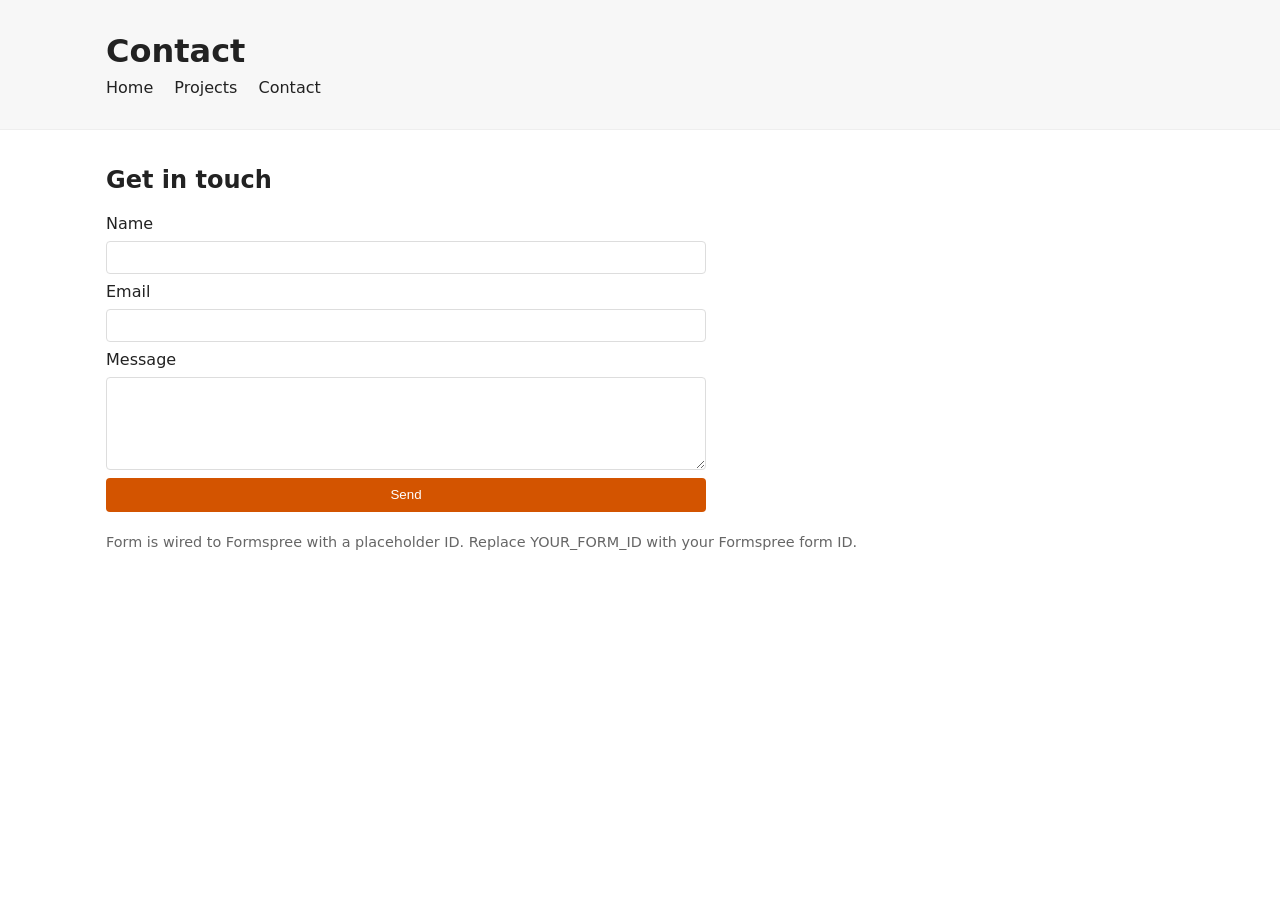
==== commit 0d38ef4d: "feat: responsive gallery + lightbox, accessible contact wiring, testimonials, add optimized project " ====
--- a/contact.html
+++ b/contact.html
@@ -1,149 +1,44 @@
-<!DOCTYPE html>
+<!doctype html>
 <html lang="en">
 <head>
-<meta charset="utf-8">
-<meta name="viewport" content="width=device-width,initial-scale=1">
-<title>Contact — Chauhan &amp; Co.</title>
-<link rel="stylesheet" href="style.css">
+  <meta charset="utf-8">
+  <meta name="viewport" content="width=device-width,initial-scale=1">
+  <title>Contact — Construction Bobby</title>
+  <link rel="stylesheet" href="/style.css">
 </head>
 <body>
-<a class="skip-link" href="#main">Skip to content</a>
+  <header class="site-header">
+    <div class="container">
+      <h1>Contact</h1>
+      <nav>
+        <a href="/index.html">Home</a>
+        <a href="/projects.html">Projects</a>
+        <a href="/contact.html">Contact</a>
+      </nav>
+    </div>
+  </header>
 
-<header class="nav" id="siteNav">
-  <a href="index.html" class="logo" aria-label="Chauhan &amp; Co. — home">CHAUHAN<span>&nbsp;&amp; CO.</span></a>
-  <nav class="links" aria-label="Primary">
-    <a href="index.html#services">Services</a>
-    <a href="projects.html">Work</a>
-    <a href="about.html">About</a>
-    <a href="contact.html" class="current">Contact</a>
-  </nav>
-  <div class="nav-right">
-    <a href="contact.html" class="nav-cta">Start a project</a>
-    <button class="nav-burger" id="navBurger" type="button" aria-expanded="false" aria-controls="mobileMenu" aria-label="Open menu">
-      <span></span><span></span><span></span>
-    </button>
-  </div>
-</header>
+  <main class="container">
+    <section aria-labelledby="contact-title">
+      <h2 id="contact-title">Get in touch</h2>
+      <form id="contact-form" action="https://formspree.io/f/YOUR_FORM_ID" method="POST" aria-live="polite">
+        <label for="name">Name</label>
+        <input id="name" name="name" required>
 
-<div class="mobile-menu" id="mobileMenu">
-  <a href="index.html#services">Services</a>
-  <a href="projects.html">Work</a>
-  <a href="about.html">About</a>
-  <a href="contact.html" class="current">Contact</a>
-  <a href="contact.html" class="btn-primary">Start a project</a>
-</div>
+        <label for="email">Email</label>
+        <input id="email" name="email" type="email" required>
 
-<main id="main">
-<section class="page-banner">
-  <div class="grid-bg" aria-hidden="true"></div>
-  <div class="wrap">
-    <div class="eyebrow">Get in touch</div>
-    <h1>Tell us what<br>you're building.</h1>
-    <p>Send the basics and a site lead will call back within one business day with next steps — usually a site walk before we quote anything.</p>
-  </div>
-</section>
+        <label for="message">Message</label>
+        <textarea id="message" name="message" rows="5" required></textarea>
 
-<section>
-  <div class="wrap contact-grid">
-
-    <div>
-      <!-- IMPORTANT: replace YOUR_FORM_ID below with your Formspree ID or change the action to your endpoint -->
-      <form class="contact-form" id="contactForm" method="POST" action="https://formspree.io/f/YOUR_FORM_ID" novalidate>
-        <div class="field-group" style="display:contents;">
-          <div class="form-row">
-            <div class="field">
-              <label for="fName">Full name</label>
-              <input type="text" id="fName" name="name" required autocomplete="name">
-            </div>
-            <div class="field">
-              <label for="fPhone">Phone</label>
-              <input type="tel" id="fPhone" name="phone" required autocomplete="tel">
-            </div>
-          </div>
-          <div class="form-row">
-            <div class="field">
-              <label for="fEmail">Email</label>
-              <input type="email" id="fEmail" name="email" required autocomplete="email">
-            </div>
-            <div class="field">
-              <label for="fType">Project type</label>
-              <select id="fType" name="project_type" required>
-                <option value="">Select one</option>
-                <option>Residential</option>
-                <option>Commercial</option>
-                <option>Renovation</option>
-                <option>Design-Build</option>
-                <option>Not sure yet</option>
-              </select>
-            </div>
-          </div>
-          <div class="field">
-            <label for="fMessage">Tell us about the project</label>
-            <textarea id="fMessage" name="message" required placeholder="Location, rough size, timeline — whatever you've got."></textarea>
-          </div>
-          <div>
-            <button type="submit" class="btn-primary">Send message <span aria-hidden="true">→</span></button>
-            <p class="form-note" style="margin-top:14px;">Demo form — nothing is actually sent until you replace the form action with a real endpoint.</p>
-          </div>
-        </div>
+        <button type="submit">Send</button>
+        <div id="form-status" role="status" aria-live="polite"></div>
       </form>
 
-      <!-- Accessible live region for form messages -->
-      <div id="formMessage" class="form-message" role="status" aria-live="polite"></div>
+      <p class="note">Form is wired to Formspree with a placeholder ID. Replace YOUR_FORM_ID with your Formspree form ID.</p>
+    </section>
+  </main>
 
-      <div class="form-success" id="formSuccess" role="status">
-        <strong style="font-family:'Anton',sans-serif; text-transform:uppercase; font-size:1.3rem; display:block; margin-bottom:10px;">Thanks, <span id="successName">there</span> — got it.</strong>
-        A site lead will call within one business day. In the meantime, feel free to browse <a href="projects.html" style="color:var(--amber); text-decoration:underline;">recent work</a>.
-      </div>
-    </div>
-
-    <div>
-      <div class="info-card">
-        <div class="info-row">
-          <h4>Site office</h4>
-          <p>Chauhan &amp; Co. Construction<br>Vaishali Nagar, Jaipur, Rajasthan 302021</p>
-        </div>
-        <div class="info-row">
-          <h4>Phone</h4>
-          <a href="tel:+91XXXXXXXXXX">+91 XXX XXX XXXX</a>
-        </div>
-        <div class="info-row">
-          <h4>Email</h4>
-          <a href="mailto:site@chauhanandco.build">site@chauhanandco.build</a>
-        </div>
-        <div class="info-row">
-          <h4>Hours</h4>
-          <p>Monday–Saturday, 9am–6pm IST</p>
-        </div>
-        <div class="map-mark" aria-hidden="true">
-          <svg viewBox="0 0 24 24" fill="none" stroke="#F2A93B" stroke-width="1.6"><path d="M12 21s7-6.5 7-12a7 7 0 0 0-14 0c0 5.5 7 12 7 12z"/><circle cx="12" cy="9" r="2.4"/></svg>
-          <span>Map placeholder — Jaipur, Rajasthan</span>
-        </div>
-      </div>
-    </div>
-
-  </div>
-</section>
-
-</main>
-
-<footer class="site-footer">
-  <div class="wrap">
-    <div class="footer-top">
-      <a href="index.html" class="logo">CHAUHAN<span>&nbsp;&amp; CO.</span></a>
-      <div class="footer-cols">
-        <div class="footer-col">
-          <h4>Company</h4>
-          <a href="index.html#services">Services</a>
-          <a href="projects.html">Work</a>
-          <a href="about.html">About</a>
-        </div>
-      </div>
-    </div>
-    <p class="footer-note" style="margin-top:50px;">© 2026 Chauhan &amp; Co. Construction — demo site, placeholder content.</p>
-  </div>
-</footer>
-
-<script src="script.js" defer></script>
+  <script src="/script.js" defer></script>
 </body>
-</html>+</html>
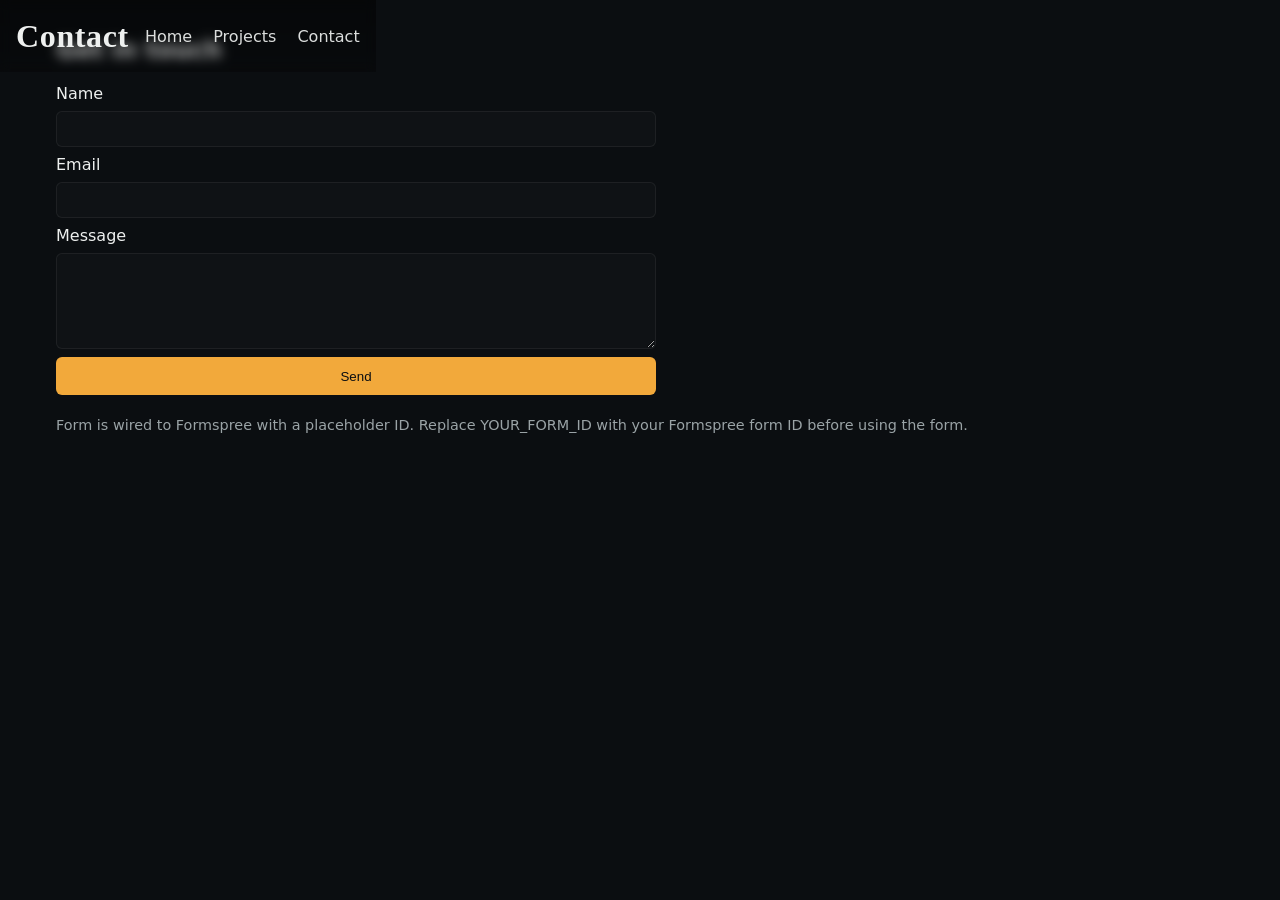
==== commit 0db478d9: "fix: standardize relative paths, add Formspree safety guard, and minor robustness fixes" ====
--- a/contact.html
+++ b/contact.html
@@ -4,16 +4,16 @@
   <meta charset="utf-8">
   <meta name="viewport" content="width=device-width,initial-scale=1">
   <title>Contact — Construction Bobby</title>
-  <link rel="stylesheet" href="/style.css">
+  <link rel="stylesheet" href="style.css">
 </head>
 <body>
   <header class="site-header">
     <div class="container">
       <h1>Contact</h1>
       <nav>
-        <a href="/index.html">Home</a>
-        <a href="/projects.html">Projects</a>
-        <a href="/contact.html">Contact</a>
+        <a href="index.html">Home</a>
+        <a href="projects.html">Projects</a>
+        <a href="contact.html">Contact</a>
       </nav>
     </div>
   </header>
@@ -35,10 +35,10 @@
         <div id="form-status" role="status" aria-live="polite"></div>
       </form>
 
-      <p class="note">Form is wired to Formspree with a placeholder ID. Replace YOUR_FORM_ID with your Formspree form ID.</p>
+      <p class="note">Form is wired to Formspree with a placeholder ID. Replace YOUR_FORM_ID with your Formspree form ID before using the form.</p>
     </section>
   </main>
 
-  <script src="/script.js" defer></script>
+  <script src="script.js" defer></script>
 </body>
 </html>
